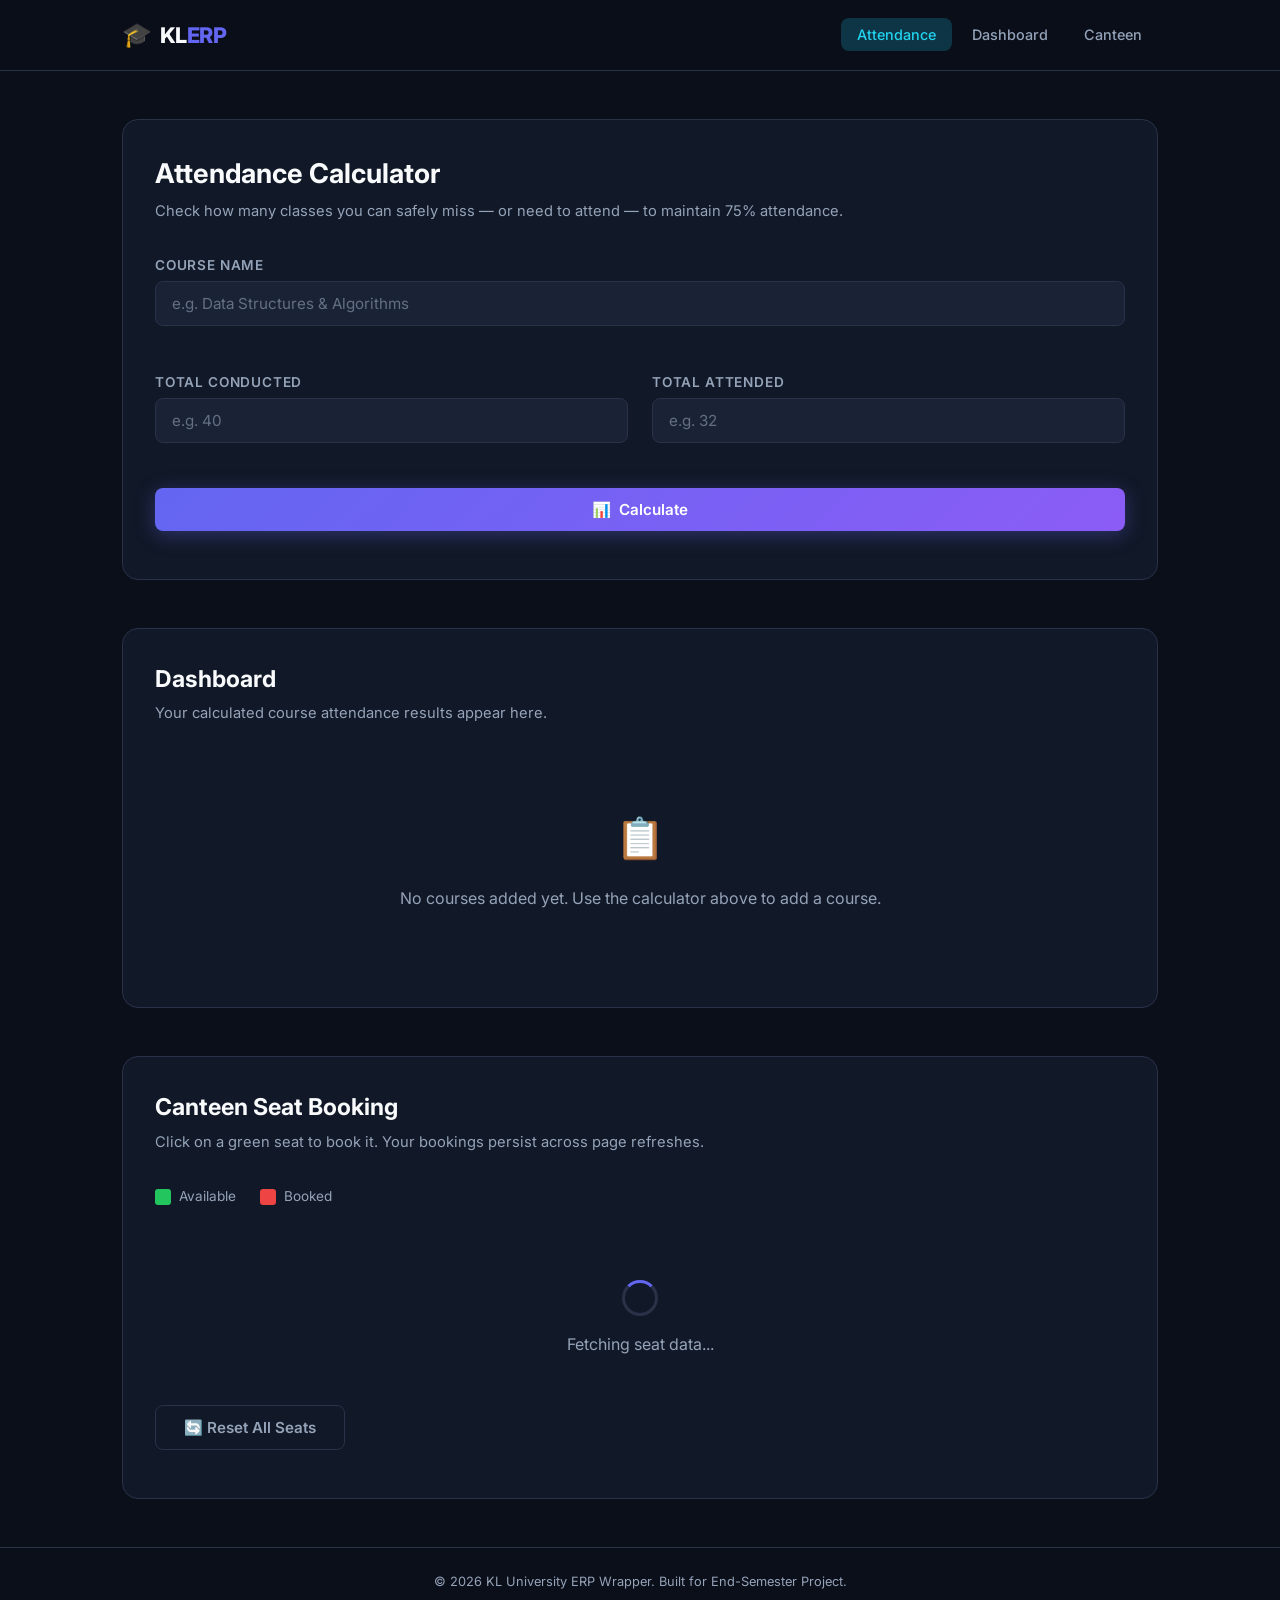
==== index.html @ 024a6de0 "Initial commit" ====
<!DOCTYPE html>
<html lang="en">
<head>
    <meta charset="UTF-8">
    <meta name="viewport" content="width=device-width, initial-scale=1.0">
    <meta name="description" content="University ERP Attendance Calculator and Canteen Seat Booking System">
    <title>KL University — Attendance & Canteen</title>
    <link rel="stylesheet" href="style.css">
    <link rel="preconnect" href="https://fonts.googleapis.com">
    <link rel="preconnect" href="https://fonts.gstatic.com" crossorigin>
    <link href="https://fonts.googleapis.com/css2?family=Inter:wght@400;500;600;700;800&display=swap" rel="stylesheet">
</head>
<body>

    <!-- ========== HEADER / NAVIGATION ========== -->
    <header id="site-header">
        <nav id="main-nav">
            <div class="nav-brand">
                <span class="brand-icon">🎓</span>
                <span class="brand-text">KL<span class="brand-accent">ERP</span></span>
            </div>
            <ul class="nav-links">
                <li><a href="#attendance-section" class="nav-link active" data-section="attendance-section">Attendance</a></li>
                <li><a href="#dashboard-section" class="nav-link" data-section="dashboard-section">Dashboard</a></li>
                <li><a href="#canteen-section" class="nav-link" data-section="canteen-section">Canteen</a></li>
            </ul>
        </nav>
    </header>

    <!-- ========== MAIN CONTENT ========== -->
    <main id="main-content">

        <!-- ===== ATTENDANCE CALCULATOR SECTION ===== -->
        <section id="attendance-section" class="content-section">
            <div class="section-header">
                <h1>Attendance Calculator</h1>
                <p class="section-subtitle">Check how many classes you can safely miss — or need to attend — to maintain 75% attendance.</p>
            </div>

            <form id="attendance-form" class="attendance-form" novalidate>
                <div class="form-group">
                    <label for="course-name">Course Name</label>
                    <input
                        type="text"
                        id="course-name"
                        name="courseName"
                        placeholder="e.g. Data Structures & Algorithms"
                        required
                        minlength="2"
                        maxlength="100"
                    >
                    <span class="form-error" id="course-name-error"></span>
                </div>

                <div class="form-row">
                    <div class="form-group">
                        <label for="total-conducted">Total Conducted</label>
                        <input
                            type="number"
                            id="total-conducted"
                            name="totalConducted"
                            placeholder="e.g. 40"
                            required
                            min="1"
                            max="500"
                        >
                        <span class="form-error" id="conducted-error"></span>
                    </div>

                    <div class="form-group">
                        <label for="total-attended">Total Attended</label>
                        <input
                            type="number"
                            id="total-attended"
                            name="totalAttended"
                            placeholder="e.g. 32"
                            required
                            min="0"
                            max="500"
                        >
                        <span class="form-error" id="attended-error"></span>
                    </div>
                </div>

                <button type="submit" id="calculate-btn" class="btn btn-primary">
                    <span class="btn-icon">📊</span>
                    Calculate
                </button>
            </form>
        </section>

        <!-- ===== DASHBOARD SECTION ===== -->
        <section id="dashboard-section" class="content-section">
            <div class="section-header">
                <h2>Dashboard</h2>
                <p class="section-subtitle">Your calculated course attendance results appear here.</p>
            </div>

            <div id="dashboard-container" class="dashboard-grid">
                <!-- Course cards are dynamically injected here by app.js -->
                <div class="empty-state" id="dashboard-empty">
                    <span class="empty-icon">📋</span>
                    <p>No courses added yet. Use the calculator above to add a course.</p>
                </div>
            </div>

            <button type="button" id="clear-dashboard-btn" class="btn btn-outline" style="display:none;">
                🗑️ Clear All
            </button>
        </section>

        <!-- ===== CANTEEN SECTION ===== -->
        <section id="canteen-section" class="content-section">
            <div class="section-header">
                <h2>Canteen Seat Booking</h2>
                <p class="section-subtitle">Click on a green seat to book it. Your bookings persist across page refreshes.</p>
            </div>

            <div class="canteen-legend">
                <div class="legend-item">
                    <span class="legend-swatch available"></span> Available
                </div>
                <div class="legend-item">
                    <span class="legend-swatch booked"></span> Booked
                </div>
            </div>

            <div id="canteen-loading" class="loading-state">
                <div class="spinner"></div>
                <p>Fetching seat data...</p>
            </div>

            <div id="seat-grid" class="seat-grid">
                <!-- 50 seat divs are dynamically rendered by app.js -->
            </div>

            <button type="button" id="reset-seats-btn" class="btn btn-outline">
                🔄 Reset All Seats
            </button>
        </section>

    </main>

    <!-- ========== FOOTER ========== -->
    <footer id="site-footer">
        <p>&copy; 2026 KL University ERP Wrapper. Built for End-Semester Project.</p>
    </footer>

    <script type="module" src="app.js"></script>
</body>
</html>
---- style.css ----
/* ============================================================
   CSS Custom Properties — Color Theme & Design Tokens
   ============================================================ */
:root {
    /* Primary palette */
    --clr-bg:            #0b0f1a;
    --clr-surface:       #111827;
    --clr-surface-alt:   #1a2236;
    --clr-border:        #293249;

    /* Accent */
    --clr-primary:       #6366f1;
    --clr-primary-glow:  rgba(99, 102, 241, 0.35);
    --clr-primary-hover: #818cf8;
    --clr-accent:        #22d3ee;
    --clr-accent-glow:   rgba(34, 211, 238, 0.20);

    /* Status */
    --clr-success:       #34d399;
    --clr-warning:       #fbbf24;
    --clr-danger:        #f87171;

    /* Text */
    --clr-text:          #e2e8f0;
    --clr-text-muted:    #94a3b8;
    --clr-text-heading:  #f8fafc;

    /* Seats */
    --clr-seat-available: #22c55e;
    --clr-seat-booked:    #ef4444;

    /* Typography */
    --ff-body: 'Inter', system-ui, -apple-system, sans-serif;

    /* Spacing */
    --space-xs:  0.25rem;
    --space-sm:  0.5rem;
    --space-md:  1rem;
    --space-lg:  1.5rem;
    --space-xl:  2rem;
    --space-2xl: 3rem;

    /* Borders */
    --radius-sm: 0.5rem;
    --radius-md: 0.75rem;
    --radius-lg: 1rem;
    --radius-full: 50%;

    /* Transitions */
    --transition-fast: 150ms ease;
    --transition-med:  250ms ease;
    --transition-slow: 400ms ease;
}

/* ============================================================
   Reset & Base
   ============================================================ */
*, *::before, *::after {
    margin: 0;
    padding: 0;
    box-sizing: border-box;
}

html {
    scroll-behavior: smooth;
    font-size: 16px;
}

body {
    font-family: var(--ff-body);
    background-color: var(--clr-bg);
    color: var(--clr-text);
    line-height: 1.6;
    min-height: 100vh;
    display: flex;
    flex-direction: column;
    -webkit-font-smoothing: antialiased;
}

/* ============================================================
   HEADER / NAVIGATION (Flexbox)
   ============================================================ */
#site-header {
    position: sticky;
    top: 0;
    z-index: 100;
    background: rgba(11, 15, 26, 0.85);
    backdrop-filter: blur(16px);
    -webkit-backdrop-filter: blur(16px);
    border-bottom: 1px solid var(--clr-border);
}

#main-nav {
    max-width: 1100px;
    margin: 0 auto;
    padding: var(--space-md) var(--space-xl);
    display: flex;
    align-items: center;
    justify-content: space-between;
    flex-wrap: wrap;
    gap: var(--space-md);
}

/* Brand */
.nav-brand {
    display: flex;
    align-items: center;
    gap: var(--space-sm);
    font-size: 1.35rem;
    font-weight: 800;
    letter-spacing: -0.02em;
    color: var(--clr-text-heading);
}

.brand-icon { font-size: 1.5rem; }

.brand-accent {
    color: var(--clr-primary);
}

/* Nav links */
.nav-links {
    list-style: none;
    display: flex;
    align-items: center;
    gap: var(--space-xs);
}

.nav-link {
    text-decoration: none;
    color: var(--clr-text-muted);
    font-weight: 500;
    font-size: 0.9rem;
    padding: var(--space-sm) var(--space-md);
    border-radius: var(--radius-sm);
    transition: color var(--transition-fast), background var(--transition-fast);
}

.nav-link:hover,
.nav-link.active {
    color: var(--clr-accent);
    background: var(--clr-accent-glow);
}

/* ============================================================
   MAIN CONTENT — Grid Layout
   ============================================================ */
#main-content {
    flex: 1;
    max-width: 1100px;
    width: 100%;
    margin: 0 auto;
    padding: var(--space-2xl) var(--space-xl);
    display: grid;
    gap: var(--space-2xl);
}

/* ============================================================
   SECTIONS — Common
   ============================================================ */
.content-section {
    background: var(--clr-surface);
    border: 1px solid var(--clr-border);
    border-radius: var(--radius-lg);
    padding: var(--space-xl) var(--space-xl) var(--space-2xl);
}

.section-header {
    margin-bottom: var(--space-xl);
}

.section-header h1,
.section-header h2 {
    color: var(--clr-text-heading);
    font-weight: 700;
    margin-bottom: var(--space-xs);
}

.section-header h1 { font-size: 1.7rem; }
.section-header h2 { font-size: 1.45rem; }

.section-subtitle {
    color: var(--clr-text-muted);
    font-size: 0.92rem;
}

/* ============================================================
   FORM — Attendance Calculator (Flexbox)
   ============================================================ */
.attendance-form {
    display: flex;
    flex-direction: column;
    gap: var(--space-lg);
}

.form-row {
    display: flex;
    gap: var(--space-lg);
}

.form-row .form-group {
    flex: 1;
}

.form-group {
    display: flex;
    flex-direction: column;
    gap: var(--space-xs);
}

.form-group label {
    font-size: 0.85rem;
    font-weight: 600;
    color: var(--clr-text-muted);
    text-transform: uppercase;
    letter-spacing: 0.06em;
}

.form-group input {
    padding: 0.75rem 1rem;
    font-family: var(--ff-body);
    font-size: 0.95rem;
    color: var(--clr-text);
    background: var(--clr-surface-alt);
    border: 1px solid var(--clr-border);
    border-radius: var(--radius-sm);
    outline: none;
    transition: border-color var(--transition-fast), box-shadow var(--transition-fast);
}

.form-group input::placeholder {
    color: var(--clr-text-muted);
    opacity: 0.6;
}

.form-group input:focus {
    border-color: var(--clr-primary);
    box-shadow: 0 0 0 3px var(--clr-primary-glow);
}

.form-group input.input-error {
    border-color: var(--clr-danger);
    box-shadow: 0 0 0 3px rgba(248, 113, 113, 0.25);
}

.form-error {
    font-size: 0.78rem;
    color: var(--clr-danger);
    min-height: 1.1rem;
}

/* ============================================================
   BUTTONS
   ============================================================ */
.btn {
    display: inline-flex;
    align-items: center;
    justify-content: center;
    gap: var(--space-sm);
    font-family: var(--ff-body);
    font-size: 0.95rem;
    font-weight: 600;
    padding: 0.75rem 1.75rem;
    border: none;
    border-radius: var(--radius-sm);
    cursor: pointer;
    transition: background var(--transition-med), transform var(--transition-fast), box-shadow var(--transition-med);
}

.btn:active {
    transform: scale(0.97);
}

/* Primary */
.btn-primary {
    color: #fff;
    background: linear-gradient(135deg, var(--clr-primary), #8b5cf6);
    box-shadow: 0 4px 20px var(--clr-primary-glow);
}

.btn-primary:hover {
    background: linear-gradient(135deg, var(--clr-primary-hover), #a78bfa);
    box-shadow: 0 6px 28px var(--clr-primary-glow);
    transform: translateY(-1px);
}

/* Outline */
.btn-outline {
    color: var(--clr-text-muted);
    background: transparent;
    border: 1px solid var(--clr-border);
}

.btn-outline:hover {
    color: var(--clr-text);
    border-color: var(--clr-text-muted);
    background: var(--clr-surface-alt);
}

/* ============================================================
   DASHBOARD — Card Grid
   ============================================================ */
.dashboard-grid {
    display: grid;
    grid-template-columns: repeat(auto-fill, minmax(300px, 1fr));
    gap: var(--space-lg);
}

/* Empty state */
.empty-state {
    grid-column: 1 / -1;
    text-align: center;
    padding: var(--space-2xl) var(--space-lg);
    color: var(--clr-text-muted);
}

.empty-icon {
    font-size: 2.5rem;
    display: block;
    margin-bottom: var(--space-md);
}

/* Course card */
.course-card {
    background: var(--clr-surface-alt);
    border: 1px solid var(--clr-border);
    border-radius: var(--radius-md);
    padding: var(--space-lg);
    display: flex;
    flex-direction: column;
    gap: var(--space-md);
    transition: transform var(--transition-med), box-shadow var(--transition-med);
    position: relative;
    overflow: hidden;
}

.course-card::before {
    content: '';
    position: absolute;
    top: 0;
    left: 0;
    right: 0;
    height: 3px;
    border-radius: var(--radius-md) var(--radius-md) 0 0;
}

.course-card.status-safe::before   { background: var(--clr-success); }
.course-card.status-warning::before { background: var(--clr-warning); }
.course-card.status-danger::before  { background: var(--clr-danger); }

.course-card:hover {
    transform: translateY(-3px);
    box-shadow: 0 8px 30px rgba(0,0,0,0.3);
}

.card-title {
    font-size: 1.05rem;
    font-weight: 700;
    color: var(--clr-text-heading);
}

.card-percentage {
    font-size: 2.2rem;
    font-weight: 800;
    letter-spacing: -0.03em;
}

.card-percentage.safe    { color: var(--clr-success); }
.card-percentage.warning { color: var(--clr-warning); }
.card-percentage.danger  { color: var(--clr-danger); }

.card-stats {
    display: flex;
    gap: var(--space-lg);
    font-size: 0.82rem;
    color: var(--clr-text-muted);
}

.card-stats strong {
    color: var(--clr-text);
}

.card-verdict {
    font-size: 0.88rem;
    font-weight: 600;
    padding: var(--space-sm) var(--space-md);
    border-radius: var(--radius-sm);
}

.verdict-safe {
    background: rgba(34, 197, 94, 0.12);
    color: var(--clr-success);
}

.verdict-warning {
    background: rgba(251, 191, 36, 0.12);
    color: var(--clr-warning);
}

.verdict-danger {
    background: rgba(248, 113, 113, 0.12);
    color: var(--clr-danger);
}

/* ============================================================
   CANTEEN — Seat Grid (CSS Grid: 10 columns)
   ============================================================ */
.canteen-legend {
    display: flex;
    gap: var(--space-lg);
    margin-bottom: var(--space-lg);
}

.legend-item {
    display: flex;
    align-items: center;
    gap: var(--space-sm);
    font-size: 0.85rem;
    color: var(--clr-text-muted);
}

.legend-swatch {
    width: 16px;
    height: 16px;
    border-radius: 3px;
}

.legend-swatch.available { background: var(--clr-seat-available); }
.legend-swatch.booked    { background: var(--clr-seat-booked); }

/* Loading */
.loading-state {
    display: flex;
    flex-direction: column;
    align-items: center;
    gap: var(--space-md);
    padding: var(--space-2xl);
    color: var(--clr-text-muted);
}

.loading-state.hidden { display: none; }

.spinner {
    width: 36px;
    height: 36px;
    border: 3px solid var(--clr-border);
    border-top-color: var(--clr-primary);
    border-radius: var(--radius-full);
    animation: spin 0.8s linear infinite;
}

@keyframes spin {
    to { transform: rotate(360deg); }
}

/* Seat grid */
.seat-grid {
    display: grid;
    grid-template-columns: repeat(10, 1fr);
    gap: var(--space-sm);
    margin-bottom: var(--space-lg);
}

.seat-grid.hidden { display: none; }

.seat {
    aspect-ratio: 1;
    border-radius: var(--radius-sm);
    display: flex;
    align-items: center;
    justify-content: center;
    font-size: 0.72rem;
    font-weight: 700;
    color: #fff;
    cursor: pointer;
    transition: transform var(--transition-fast), box-shadow var(--transition-fast), background var(--transition-med);
    user-select: none;
}

.seat.available {
    background: var(--clr-seat-available);
}

.seat.available:hover {
    transform: scale(1.12);
    box-shadow: 0 4px 16px rgba(34, 197, 94, 0.45);
}

.seat.booked {
    background: var(--clr-seat-booked);
    cursor: not-allowed;
    opacity: 0.85;
}

/* ============================================================
   FOOTER
   ============================================================ */
#site-footer {
    text-align: center;
    padding: var(--space-lg) var(--space-xl);
    color: var(--clr-text-muted);
    font-size: 0.8rem;
    border-top: 1px solid var(--clr-border);
}

/* ============================================================
   RESPONSIVE
   ============================================================ */
@media (max-width: 768px) {
    #main-nav {
        justify-content: center;
    }

    .form-row {
        flex-direction: column;
    }

    .seat-grid {
        grid-template-columns: repeat(5, 1fr);
    }

    .dashboard-grid {
        grid-template-columns: 1fr;
    }
}
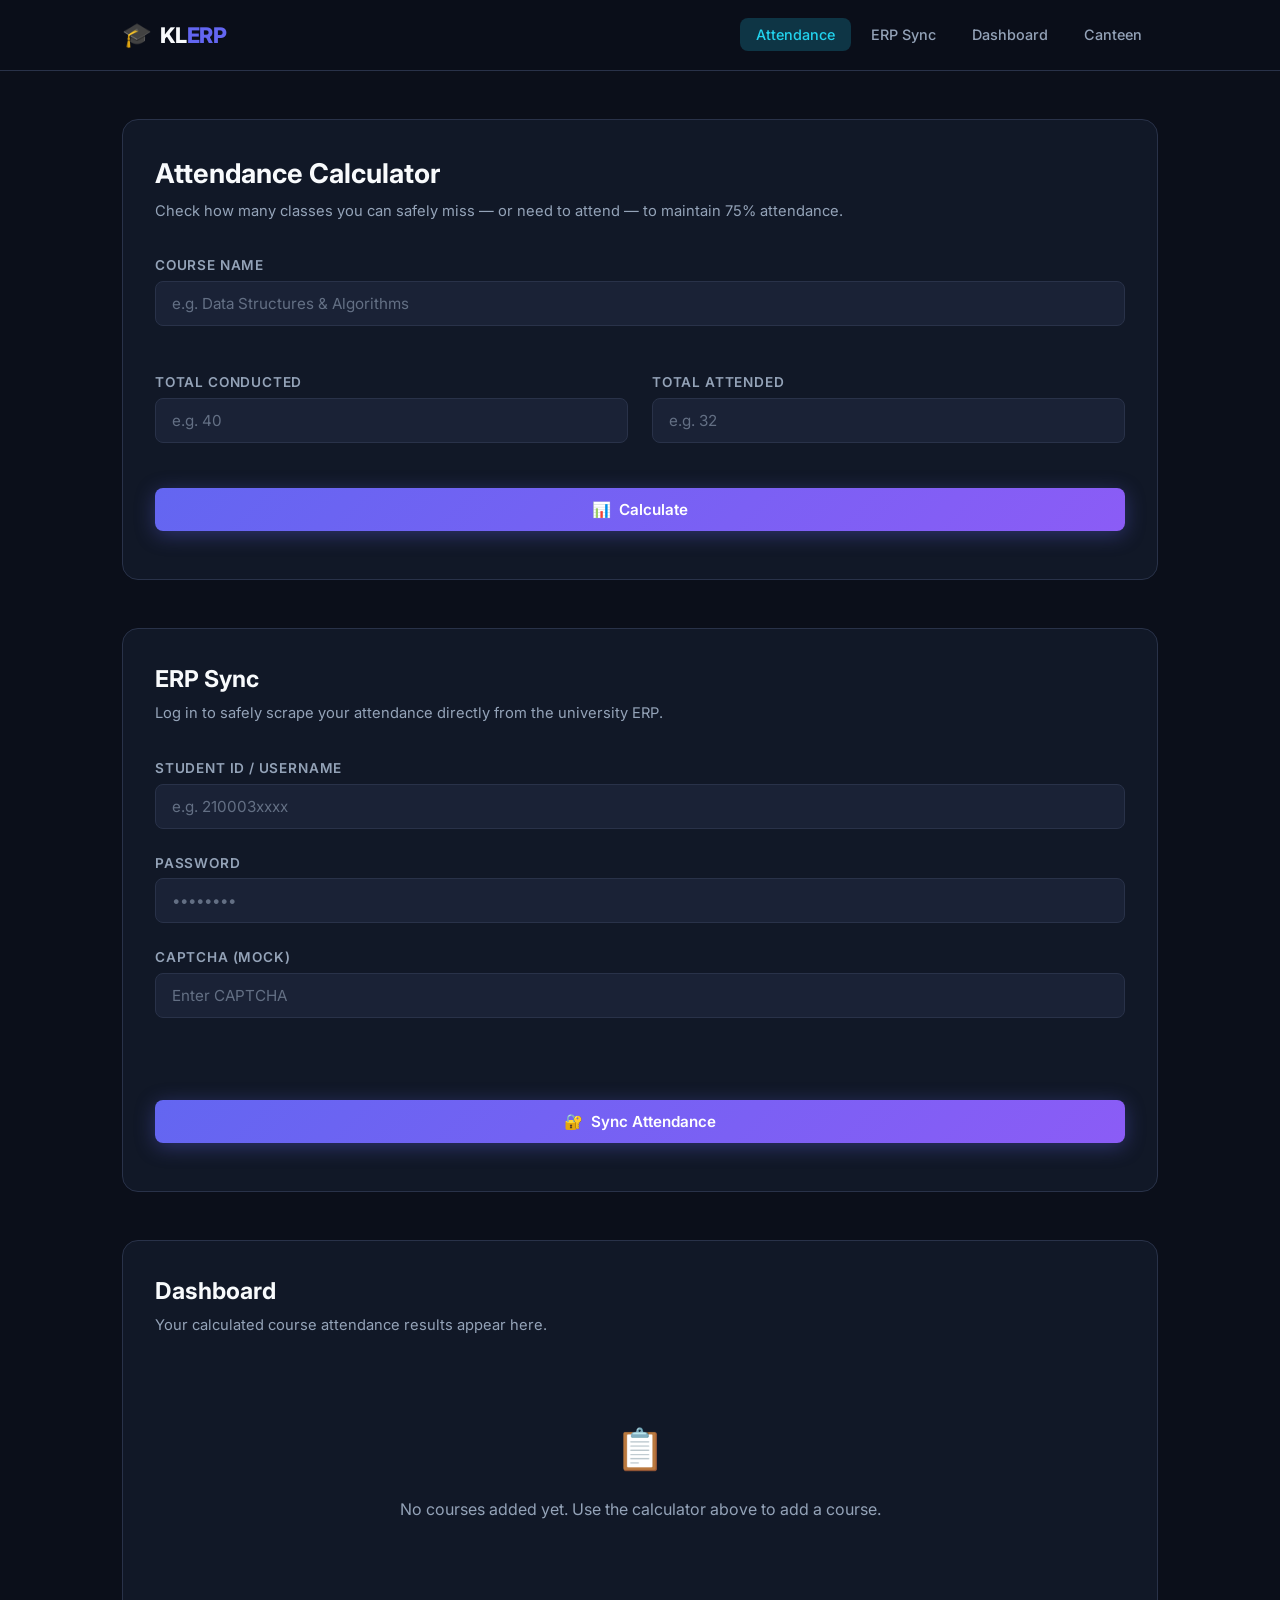
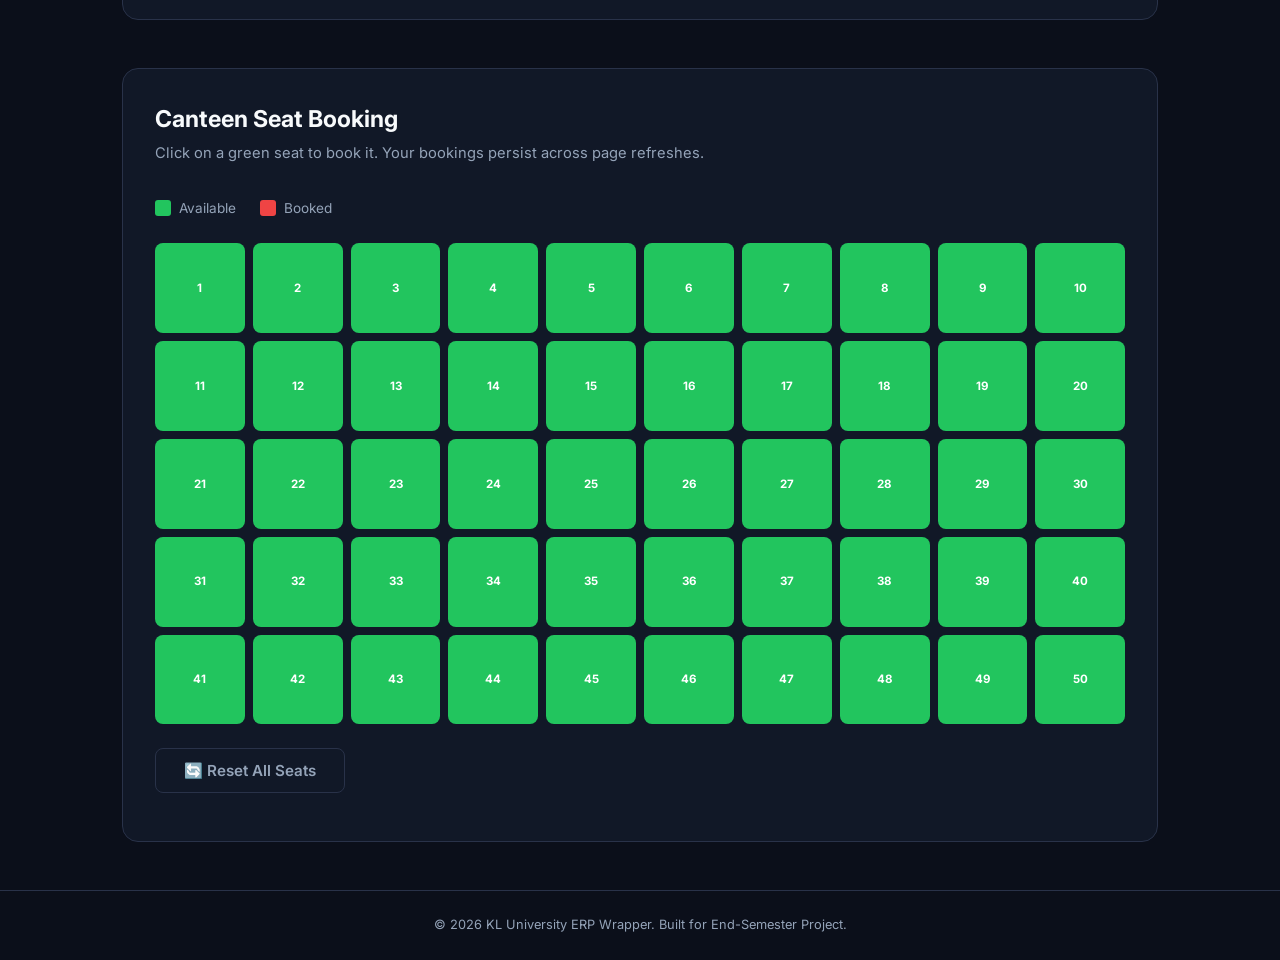
==== commit 822053f4: "Add Python backend proxy and frontend integration" ====
--- a/index.html
+++ b/index.html
@@ -21,6 +21,7 @@
             </div>
             <ul class="nav-links">
                 <li><a href="#attendance-section" class="nav-link active" data-section="attendance-section">Attendance</a></li>
+                <li><a href="#erp-login-section" class="nav-link" data-section="erp-login-section">ERP Sync</a></li>
                 <li><a href="#dashboard-section" class="nav-link" data-section="dashboard-section">Dashboard</a></li>
                 <li><a href="#canteen-section" class="nav-link" data-section="canteen-section">Canteen</a></li>
             </ul>
@@ -89,6 +90,38 @@
             </form>
         </section>
 
+        <!-- ===== ERP LOGIN SECTION ===== -->
+        <section id="erp-login-section" class="content-section">
+            <div class="section-header">
+                <h2>ERP Sync</h2>
+                <p class="section-subtitle">Log in to safely scrape your attendance directly from the university ERP.</p>
+            </div>
+
+            <form id="erp-login-form" class="attendance-form" novalidate>
+                <div class="form-group">
+                    <label for="erp-username">Student ID / Username</label>
+                    <input type="text" id="erp-username" required placeholder="e.g. 210003xxxx">
+                </div>
+                <div class="form-group">
+                    <label for="erp-password">Password</label>
+                    <input type="password" id="erp-password" required placeholder="••••••••">
+                </div>
+                <div class="form-group">
+                    <label for="erp-captcha">CAPTCHA (Mock)</label>
+                    <input type="text" id="erp-captcha" placeholder="Enter CAPTCHA">
+                </div>
+                <div id="erp-login-error" class="form-error" style="display:block; margin-bottom: 1rem;"></div>
+                <button type="submit" id="erp-login-btn" class="btn btn-primary">
+                    <span class="btn-icon">🔐</span> Sync Attendance
+                </button>
+            </form>
+            
+            <div id="erp-loading-state" class="loading-state" style="display:none; margin-top:2rem;">
+                <div class="spinner"></div>
+                <p>Authenticating and scraping data...</p>
+            </div>
+        </section>
+
         <!-- ===== DASHBOARD SECTION ===== -->
         <section id="dashboard-section" class="content-section">
             <div class="section-header">
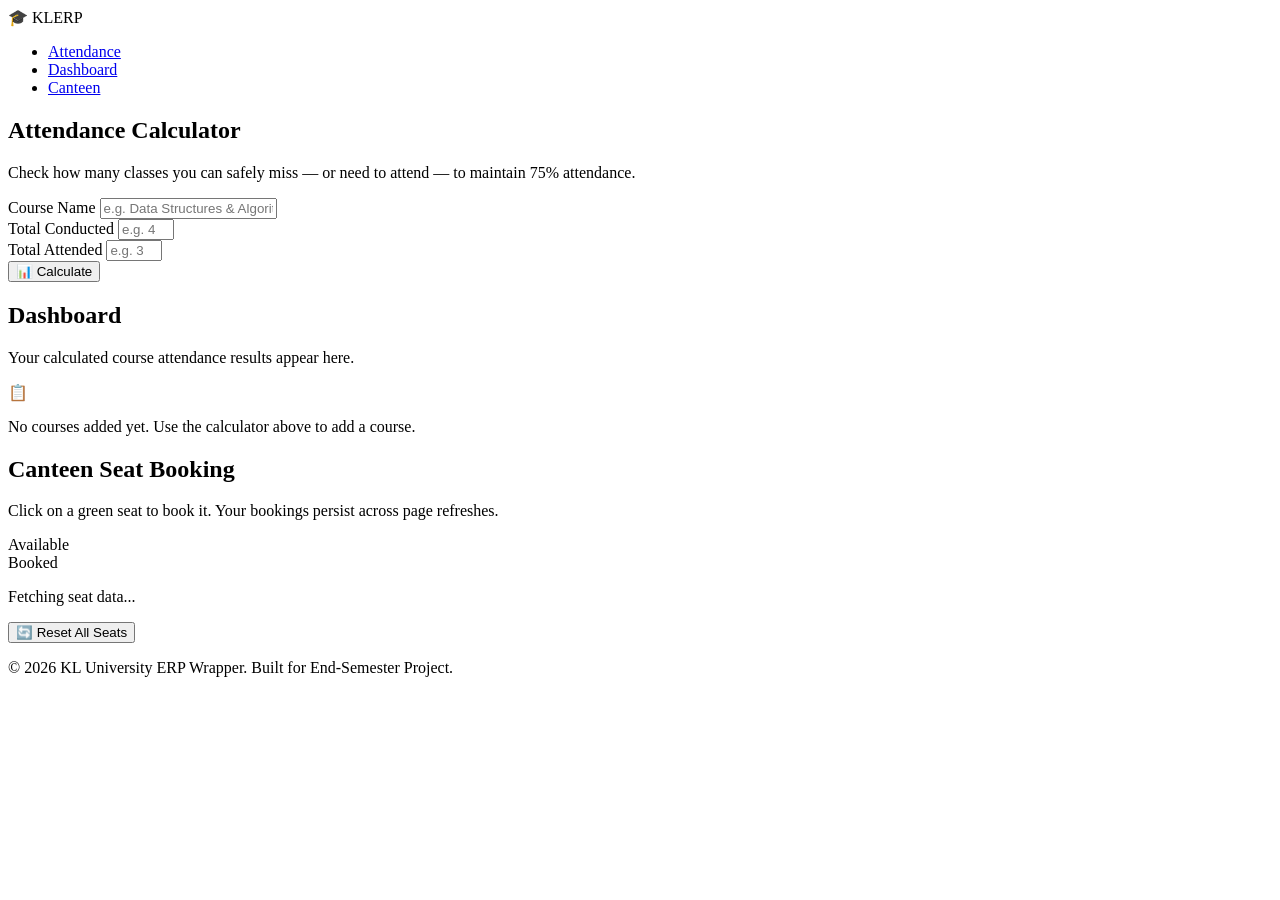
==== commit aab24757: "Final commit with recent deletions and updates" ====
--- a/index.html
+++ b/index.html
@@ -21,7 +21,6 @@
             </div>
             <ul class="nav-links">
                 <li><a href="#attendance-section" class="nav-link active" data-section="attendance-section">Attendance</a></li>
-                <li><a href="#erp-login-section" class="nav-link" data-section="erp-login-section">ERP Sync</a></li>
                 <li><a href="#dashboard-section" class="nav-link" data-section="dashboard-section">Dashboard</a></li>
                 <li><a href="#canteen-section" class="nav-link" data-section="canteen-section">Canteen</a></li>
             </ul>
@@ -90,38 +89,6 @@
             </form>
         </section>
 
-        <!-- ===== ERP LOGIN SECTION ===== -->
-        <section id="erp-login-section" class="content-section">
-            <div class="section-header">
-                <h2>ERP Sync</h2>
-                <p class="section-subtitle">Log in to safely scrape your attendance directly from the university ERP.</p>
-            </div>
-
-            <form id="erp-login-form" class="attendance-form" novalidate>
-                <div class="form-group">
-                    <label for="erp-username">Student ID / Username</label>
-                    <input type="text" id="erp-username" required placeholder="e.g. 210003xxxx">
-                </div>
-                <div class="form-group">
-                    <label for="erp-password">Password</label>
-                    <input type="password" id="erp-password" required placeholder="••••••••">
-                </div>
-                <div class="form-group">
-                    <label for="erp-captcha">CAPTCHA (Mock)</label>
-                    <input type="text" id="erp-captcha" placeholder="Enter CAPTCHA">
-                </div>
-                <div id="erp-login-error" class="form-error" style="display:block; margin-bottom: 1rem;"></div>
-                <button type="submit" id="erp-login-btn" class="btn btn-primary">
-                    <span class="btn-icon">🔐</span> Sync Attendance
-                </button>
-            </form>
-            
-            <div id="erp-loading-state" class="loading-state" style="display:none; margin-top:2rem;">
-                <div class="spinner"></div>
-                <p>Authenticating and scraping data...</p>
-            </div>
-        </section>
-
         <!-- ===== DASHBOARD SECTION ===== -->
         <section id="dashboard-section" class="content-section">
             <div class="section-header">
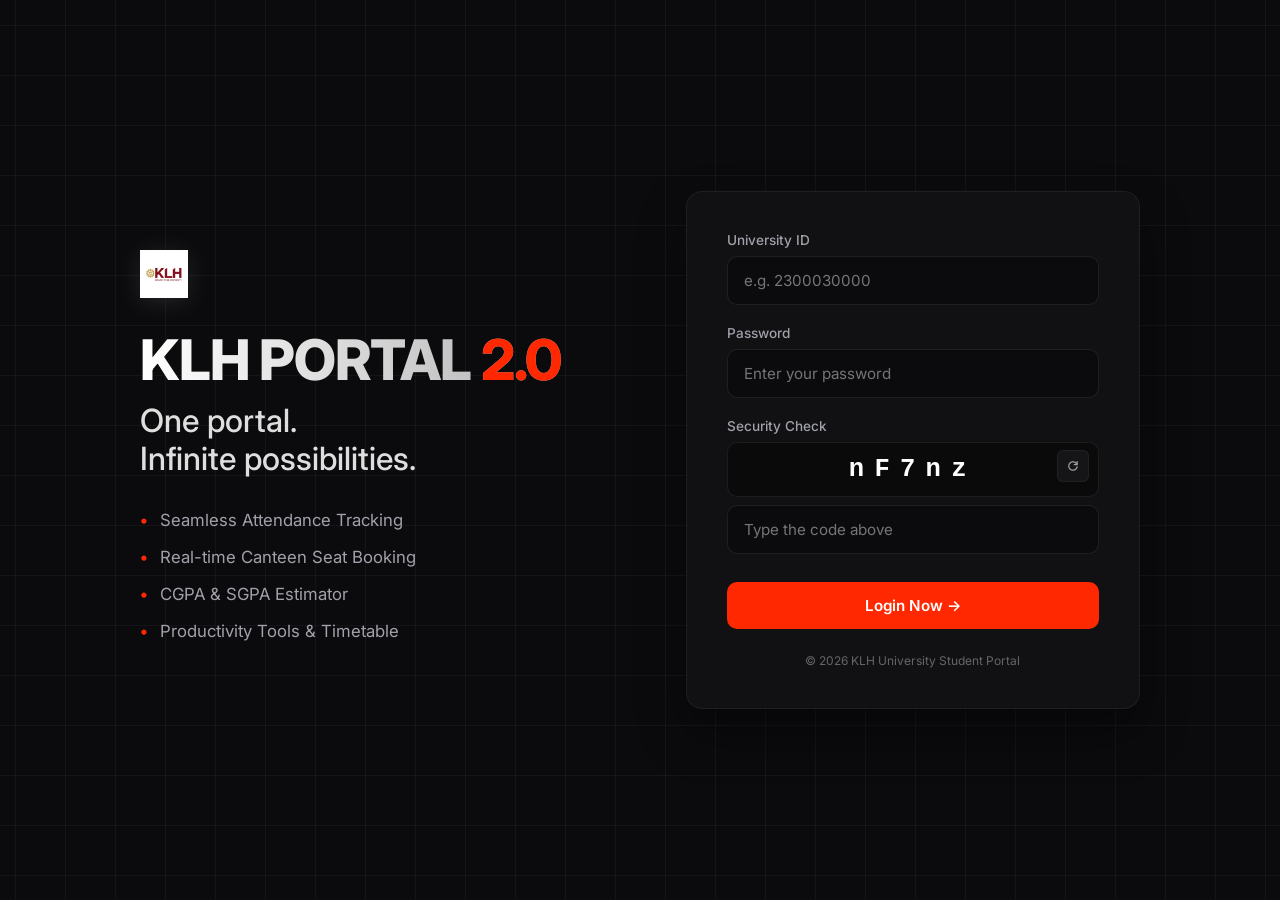
==== commit 309bf6ac: "feat: implement aesthetic login page and separate cinema-style canteen booking page" ====
--- a/index.html
+++ b/index.html
@@ -3,149 +3,328 @@
 <head>
     <meta charset="UTF-8">
     <meta name="viewport" content="width=device-width, initial-scale=1.0">
-    <meta name="description" content="University ERP Attendance Calculator and Canteen Seat Booking System">
-    <title>KL University — Attendance & Canteen</title>
+    <meta name="description" content="KLH University Student Dashboard — Attendance Calculator, Canteen Booking, To-Do List & AI Chatbot">
+    <title>KLH University — Student Dashboard</title>
     <link rel="stylesheet" href="style.css">
     <link rel="preconnect" href="https://fonts.googleapis.com">
     <link rel="preconnect" href="https://fonts.gstatic.com" crossorigin>
     <link href="https://fonts.googleapis.com/css2?family=Inter:wght@400;500;600;700;800&display=swap" rel="stylesheet">
+    <link rel="stylesheet" href="https://fonts.googleapis.com/css2?family=Material+Symbols+Outlined:opsz,wght,FILL,GRAD@20..48,100..700,0..1,-50..200" />
 </head>
 <body>
 
-    <!-- ========== HEADER / NAVIGATION ========== -->
-    <header id="site-header">
-        <nav id="main-nav">
-            <div class="nav-brand">
-                <span class="brand-icon">🎓</span>
-                <span class="brand-text">KL<span class="brand-accent">ERP</span></span>
+    <div class="dashboard-container">
+
+        <!-- ========== SIDEBAR ========== -->
+        <aside class="sidebar">
+            <div class="brand">
+                <img src="kl_logo.png" alt="KLH University Logo" class="logo-img" onerror="this.style.display='none'; this.nextElementSibling.style.display='flex';">
+                <div class="logo-fallback" style="display:none;">🎓</div>
             </div>
-            <ul class="nav-links">
-                <li><a href="#attendance-section" class="nav-link active" data-section="attendance-section">Attendance</a></li>
-                <li><a href="#dashboard-section" class="nav-link" data-section="dashboard-section">Dashboard</a></li>
-                <li><a href="#canteen-section" class="nav-link" data-section="canteen-section">Canteen</a></li>
-            </ul>
-        </nav>
-    </header>
-
-    <!-- ========== MAIN CONTENT ========== -->
-    <main id="main-content">
-
-        <!-- ===== ATTENDANCE CALCULATOR SECTION ===== -->
-        <section id="attendance-section" class="content-section">
-            <div class="section-header">
-                <h1>Attendance Calculator</h1>
-                <p class="section-subtitle">Check how many classes you can safely miss — or need to attend — to maintain 75% attendance.</p>
+            <nav class="nav-menu">
+                <a href="#" class="nav-item active" data-target="all" title="Home">
+                    <span class="material-symbols-outlined">home</span>
+                    <span class="nav-label">Home</span>
+                </a>
+                <a href="#attendance" class="nav-item" data-target="attendance" title="Attendance">
+                    <span class="material-symbols-outlined">menu_book</span>
+                    <span class="nav-label">Attendance</span>
+                </a>
+                <a href="canteen.html" class="nav-item" title="Canteen">
+                    <span class="material-symbols-outlined">coffee</span>
+                    <span class="nav-label">Canteen</span>
+                </a>
+                <a href="#todo" class="nav-item" data-target="todo" title="To-Do">
+                    <span class="material-symbols-outlined">checklist</span>
+                    <span class="nav-label">To-Do</span>
+                </a>
+                <a href="#timetable" class="nav-item" data-target="timetable" title="Timetable">
+                    <span class="material-symbols-outlined">calendar_today</span>
+                    <span class="nav-label">Schedule</span>
+                </a>
+                <div class="divider"></div>
+                <a href="#" class="nav-item badge-item" title="Notifications">
+                    <span class="material-symbols-outlined">notifications</span>
+                    <span class="badge"></span>
+                    <span class="nav-label">Alerts</span>
+                </a>
+            </nav>
+            <div class="nav-bottom">
+                <a href="#" class="nav-item" id="logout-btn" title="Logout">
+                    <span class="material-symbols-outlined">logout</span>
+                    <span class="nav-label">Logout</span>
+                </a>
+                <a href="#" class="nav-item" title="Settings">
+                    <span class="material-symbols-outlined">settings</span>
+                    <span class="nav-label">Settings</span>
+                </a>
             </div>
-
-            <form id="attendance-form" class="attendance-form" novalidate>
-                <div class="form-group">
-                    <label for="course-name">Course Name</label>
-                    <input
-                        type="text"
-                        id="course-name"
-                        name="courseName"
-                        placeholder="e.g. Data Structures & Algorithms"
-                        required
-                        minlength="2"
-                        maxlength="100"
-                    >
-                    <span class="form-error" id="course-name-error"></span>
-                </div>
-
-                <div class="form-row">
-                    <div class="form-group">
-                        <label for="total-conducted">Total Conducted</label>
-                        <input
-                            type="number"
-                            id="total-conducted"
-                            name="totalConducted"
-                            placeholder="e.g. 40"
-                            required
-                            min="1"
-                            max="500"
-                        >
-                        <span class="form-error" id="conducted-error"></span>
-                    </div>
-
-                    <div class="form-group">
-                        <label for="total-attended">Total Attended</label>
-                        <input
-                            type="number"
-                            id="total-attended"
-                            name="totalAttended"
-                            placeholder="e.g. 32"
-                            required
-                            min="0"
-                            max="500"
-                        >
-                        <span class="form-error" id="attended-error"></span>
-                    </div>
-                </div>
-
-                <button type="submit" id="calculate-btn" class="btn btn-primary">
-                    <span class="btn-icon">📊</span>
-                    Calculate
-                </button>
-            </form>
-        </section>
-
-        <!-- ===== DASHBOARD SECTION ===== -->
-        <section id="dashboard-section" class="content-section">
-            <div class="section-header">
-                <h2>Dashboard</h2>
-                <p class="section-subtitle">Your calculated course attendance results appear here.</p>
+        </aside>
+
+        <!-- ========== MAIN CONTENT ========== -->
+        <main class="main-content">
+
+            <!-- Top Navbar (Glassmorphism) -->
+            <header class="top-header glass-bar">
+                <div class="header-left">
+                    <div class="title-area">
+                        <img src="kl_logo.png" alt="KLH" class="header-logo" onerror="this.style.display='none'; this.nextElementSibling.style.display='block';">
+                        <div class="header-text-fallback" style="display:none;">
+                            <h1>KLH <span class="accent">UNIVERSITY</span></h1>
+                        </div>
+                        <h2>Student Dashboard</h2>
+                    </div>
+                </div>
+
+                <div class="header-center">
+                    <div class="search-bar">
+                        <span class="material-symbols-outlined search-icon">search</span>
+                        <input type="text" id="dashboard-search" placeholder="Search modules...">
+                    </div>
+                </div>
+
+                <div class="header-right">
+                    <div id="live-clock" class="live-clock">--:-- --</div>
+                    <button class="icon-btn" id="dark-mode-toggle" title="Toggle Dark Mode">
+                        <span class="material-symbols-outlined" id="theme-icon">dark_mode</span>
+                    </button>
+                    <div class="user-profile">
+                        <div class="avatar-placeholder">
+                            <span class="material-symbols-outlined">school</span>
+                        </div>
+                        <div class="user-info">
+                            <span class="user-name" id="user-name-display">Student</span>
+                            <span class="user-role">B.Tech CSE</span>
+                        </div>
+                    </div>
+                </div>
+            </header>
+
+            <!-- Greeting -->
+            <div class="greeting-section">
+                <h2 id="greeting-text">Hey there, Scholar! 👋</h2>
             </div>
 
-            <div id="dashboard-container" class="dashboard-grid">
-                <!-- Course cards are dynamically injected here by app.js -->
-                <div class="empty-state" id="dashboard-empty">
-                    <span class="empty-icon">📋</span>
-                    <p>No courses added yet. Use the calculator above to add a course.</p>
-                </div>
-            </div>
-
-            <button type="button" id="clear-dashboard-btn" class="btn btn-outline" style="display:none;">
-                🗑️ Clear All
+            <!-- ===== WIDGETS GRID ===== -->
+            <div class="widgets-grid">
+
+                <!-- ── ATTENDANCE CALCULATOR ── -->
+                <div class="widget card calculator-card" id="attendance" data-card-name="attendance calculator">
+                    <div class="card-header">
+                        <h3>📊 Attendance Calculator</h3>
+                    </div>
+                    <form id="attendance-form" class="attendance-form" novalidate>
+                        <div class="input-group">
+                            <label for="course-select">Course</label>
+                            <select id="course-select">
+                                <option value="FWD">FWD</option>
+                                <option value="DSA">DSA</option>
+                                <option value="MATH AI">MATH AI</option>
+                                <option value="CSE">CSE</option>
+                                <option value="GLBP">GLBP</option>
+                                <option value="other">Other (Add Custom)</option>
+                            </select>
+                            <input type="text" id="custom-course" class="hidden" placeholder="Enter custom course name">
+                        </div>
+                        <div class="form-row">
+                            <div class="input-group">
+                                <label for="total-conducted">Conducted</label>
+                                <input type="number" id="total-conducted" placeholder="e.g. 40" required min="1">
+                            </div>
+                            <div class="input-group">
+                                <label for="total-attended">Attended</label>
+                                <input type="number" id="total-attended" placeholder="e.g. 32" required min="0">
+                            </div>
+                        </div>
+                        <div class="action-buttons">
+                            <button type="submit" class="btn btn-primary">Calculate</button>
+                            <button type="button" class="btn btn-outline" id="clear-btn">Clear</button>
+                        </div>
+                    </form>
+
+                    <!-- Saved course results -->
+                    <div id="course-results" class="course-results"></div>
+                </div>
+
+                <!-- ── ATTENDANCE STATUS ── -->
+                <div class="widget card results-card" id="dashboard" data-card-name="attendance status">
+                    <div class="fin-stat">
+                        <div class="stat-header">
+                            <div class="icon-box"><span class="material-symbols-outlined">info</span></div>
+                        </div>
+                        <p class="stat-label">Classes Needed for 75%</p>
+                        <h3 id="required-classes" class="big-number">--</h3>
+                    </div>
+                    <div class="divider-horizontal"></div>
+                    <div class="fin-stat">
+                        <div class="stat-header">
+                            <div class="icon-box"><span class="material-symbols-outlined">trending_up</span></div>
+                        </div>
+                        <p class="stat-label">Status</p>
+                        <h3 id="attendance-status" class="status-value">--</h3>
+                    </div>
+                </div>
+
+                <!-- ── ATTENDANCE PROGRESS RING ── -->
+                <div class="widget card growth-card" data-card-name="attendance progress">
+                    <div class="circular-progress">
+                        <svg viewBox="0 0 36 36" class="circular-chart">
+                            <path class="circle-bg"
+                                d="M18 2.0845 a 15.9155 15.9155 0 0 1 0 31.831 a 15.9155 15.9155 0 0 1 0 -31.831" />
+                            <path class="circle" id="attendance-circle" stroke-dasharray="0, 100"
+                                d="M18 2.0845 a 15.9155 15.9155 0 0 1 0 31.831 a 15.9155 15.9155 0 0 1 0 -31.831" />
+                            <text x="18" y="18" class="percentage" id="attendance-percent">0%</text>
+                            <text x="18" y="22" class="percent-label">Attendance</text>
+                        </svg>
+                    </div>
+                </div>
+
+                <!-- ── OVERALL STATUS ── -->
+                <div class="widget card overall-status-card" data-card-name="overall status">
+                    <div class="icon-box"><span class="material-symbols-outlined">emoji_events</span></div>
+                    <h3>Overall Status</h3>
+                    <p id="overall-status-msg" class="overall-msg">Add courses to see your overall standing.</p>
+                    <div class="dot-grid" id="dot-grid"></div>
+                </div>
+
+                <!-- ── TO-DO LIST ── -->
+                <div class="widget card todo-card" id="todo" data-card-name="to-do list">
+                    <div class="card-header">
+                        <h3>✅ To-Do List</h3>
+                    </div>
+                    <div class="todo-progress-row">
+                        <div class="todo-progress-bar">
+                            <div class="todo-progress-fill" id="todo-progress-fill"></div>
+                        </div>
+                        <span class="todo-progress-label" id="todo-progress-label">0%</span>
+                    </div>
+                    <div class="todo-input-row">
+                        <input type="text" id="todo-input" placeholder="Add a new task...">
+                        <button class="btn btn-primary" id="todo-add-btn">Add</button>
+                    </div>
+                    <ul id="todo-list" class="todo-list"></ul>
+                </div>
+
+
+
+                <!-- ── DYNAMIC DAILY TIMETABLE ── -->
+                <div class="widget card timetable-card" id="timetable" data-card-name="daily timetable">
+                    <div class="card-header">
+                        <h3>📅 Today's Timetable</h3>
+                        <span class="today-day" id="today-day"></span>
+                    </div>
+                    <ul class="timetable-list" id="timetable-list">
+                        <!-- Rendered by JS -->
+                    </ul>
+                </div>
+
+                <!-- ── CGPA/SGPA ESTIMATOR ── -->
+                <div class="widget card cgpa-card" id="cgpa" data-card-name="cgpa sgpa estimator">
+                    <div class="card-header">
+                        <h3>🎓 CGPA / SGPA Estimator</h3>
+                    </div>
+                    <div class="cgpa-inputs" id="cgpa-inputs">
+                        <!-- Rows rendered by JS -->
+                    </div>
+                    <div class="cgpa-actions">
+                        <button class="btn btn-outline btn-sm" id="cgpa-add-row">+ Add Subject</button>
+                        <button class="btn btn-primary btn-sm" id="cgpa-calc-btn">Calculate</button>
+                    </div>
+                    <div class="cgpa-result" id="cgpa-result">
+                        <span>SGPA: </span><strong id="sgpa-value">--</strong>
+                    </div>
+                </div>
+
+                <!-- ── EXTRACURRICULAR & PROJECT HUB ── -->
+                <div class="widget card hub-card" id="hub" data-card-name="extracurricular project hub">
+                    <div class="card-header">
+                        <h3>🚀 Extracurricular Hub</h3>
+                    </div>
+                    <div class="hub-input-row">
+                        <input type="text" id="hub-title" placeholder="Activity / Event name">
+                        <input type="date" id="hub-date">
+                        <button class="btn btn-primary btn-sm" id="hub-add-btn">Add</button>
+                    </div>
+                    <ul id="hub-list" class="hub-list">
+                        <!-- Items rendered by JS -->
+                    </ul>
+                </div>
+
+                <!-- ── POMODORO / FOCUS TIMER ── -->
+                <div class="widget card pomodoro-card" id="pomodoro" data-card-name="focus timer pomodoro">
+                    <div class="card-header">
+                        <h3>⏱️ Focus Timer</h3>
+                    </div>
+                    <div class="pomodoro-display">
+                        <div class="timer-ring">
+                            <svg viewBox="0 0 36 36" class="circular-chart timer-chart">
+                                <path class="circle-bg"
+                                    d="M18 2.0845 a 15.9155 15.9155 0 0 1 0 31.831 a 15.9155 15.9155 0 0 1 0 -31.831" />
+                                <path class="circle timer-circle" id="timer-circle" stroke-dasharray="100, 100"
+                                    d="M18 2.0845 a 15.9155 15.9155 0 0 1 0 31.831 a 15.9155 15.9155 0 0 1 0 -31.831" />
+                                <text x="18" y="19.5" class="percentage timer-text" id="timer-text">25:00</text>
+                            </svg>
+                        </div>
+                    </div>
+                    <div class="pomodoro-actions">
+                        <button class="btn btn-primary btn-sm" id="pomo-start">Start</button>
+                        <button class="btn btn-outline btn-sm" id="pomo-pause">Pause</button>
+                        <button class="btn btn-outline btn-sm" id="pomo-reset">Reset</button>
+                    </div>
+                    <div class="pomo-presets">
+                        <button class="pomo-preset-btn active" data-mins="25">25 min</button>
+                        <button class="pomo-preset-btn" data-mins="15">15 min</button>
+                        <button class="pomo-preset-btn" data-mins="5">5 min</button>
+                    </div>
+                </div>
+
+                <!-- ── REVIEW CARD ── -->
+                <div class="widget card review-card" data-card-name="review rating">
+                    <p class="subtitle">Feedback</p>
+                    <h3>How's your semester going?</h3>
+                    <div class="rating-faces">
+                        <button class="face-btn"><span class="material-symbols-outlined">sentiment_very_dissatisfied</span></button>
+                        <button class="face-btn"><span class="material-symbols-outlined">sentiment_dissatisfied</span></button>
+                        <button class="face-btn"><span class="material-symbols-outlined">sentiment_neutral</span></button>
+                        <button class="face-btn"><span class="material-symbols-outlined">sentiment_satisfied</span></button>
+                        <button class="face-btn"><span class="material-symbols-outlined">sentiment_very_satisfied</span></button>
+                    </div>
+                </div>
+
+            </div><!-- end widgets-grid -->
+        </main>
+    </div>
+
+    <!-- ========== BOOKING CONFIRMATION MODAL ========== -->
+
+
+    <!-- ========== CHATBOT FAB ========== -->
+    <button class="chat-fab" id="chat-fab" title="AI Chatbot">
+        <span class="material-symbols-outlined">chat</span>
+    </button>
+
+    <!-- ========== CHAT WINDOW ========== -->
+    <div class="chat-window hidden" id="chat-window">
+        <div class="chat-header">
+            <h4>🤖 KLH AI Assistant</h4>
+            <button class="icon-btn chat-close" id="chat-close">
+                <span class="material-symbols-outlined">close</span>
             </button>
-        </section>
-
-        <!-- ===== CANTEEN SECTION ===== -->
-        <section id="canteen-section" class="content-section">
-            <div class="section-header">
-                <h2>Canteen Seat Booking</h2>
-                <p class="section-subtitle">Click on a green seat to book it. Your bookings persist across page refreshes.</p>
-            </div>
-
-            <div class="canteen-legend">
-                <div class="legend-item">
-                    <span class="legend-swatch available"></span> Available
-                </div>
-                <div class="legend-item">
-                    <span class="legend-swatch booked"></span> Booked
-                </div>
-            </div>
-
-            <div id="canteen-loading" class="loading-state">
-                <div class="spinner"></div>
-                <p>Fetching seat data...</p>
-            </div>
-
-            <div id="seat-grid" class="seat-grid">
-                <!-- 50 seat divs are dynamically rendered by app.js -->
-            </div>
-
-            <button type="button" id="reset-seats-btn" class="btn btn-outline">
-                🔄 Reset All Seats
-            </button>
-        </section>
-
-    </main>
-
-    <!-- ========== FOOTER ========== -->
+        </div>
+        <div class="chat-messages" id="chat-messages">
+            <div class="msg bot">Hi! I'm your KLH AI assistant. Ask me anything about your courses, campus, or assignments.</div>
+        </div>
+        <div class="chat-input-row">
+            <input type="text" id="chat-input" placeholder="Type a message...">
+            <button class="btn btn-primary btn-sm" id="chat-send">Send</button>
+        </div>
+    </div>
+
+    <!-- Footer -->
     <footer id="site-footer">
-        <p>&copy; 2026 KL University ERP Wrapper. Built for End-Semester Project.</p>
+        <p>&copy; 2026 KLH University Student Portal. Built for End-Semester Project.</p>
     </footer>
 
-    <script type="module" src="app.js"></script>
+    <script src="app.js"></script>
 </body>
-</html>
+</html>
--- a/style.css
+++ b/style.css
@@ -0,0 +1,1253 @@
+/* =============================================
+   CSS VARIABLES — LIGHT THEME (default)
+   ============================================= */
+:root {
+    --bg-main: #F0F2F5;
+    --card-bg: #FFFFFF;
+    --text-primary: #1A1A2E;
+    --text-secondary: #7C7C8A;
+    --accent: #FF2800;
+    --accent-hover: #CC2000;
+    --accent-light: rgba(255, 40, 0, 0.12);
+    --green: #34C759;
+    --green-light: rgba(52, 199, 89, 0.12);
+    --red: #FF3B30;
+    --border-color: #EBEBEB;
+    --shadow: 0 4px 20px rgba(0, 0, 0, 0.06);
+    --shadow-lg: 0 8px 32px rgba(0, 0, 0, 0.08);
+    --radius-lg: 20px;
+    --radius-md: 14px;
+    --radius-sm: 8px;
+    --sidebar-width: 80px;
+    --glass-bg: rgba(255, 255, 255, 0.65);
+    --glass-border: rgba(255, 255, 255, 0.3);
+
+    /* Seat Colors */
+    --seat-available: #E8F5E9;
+    --seat-available-border: #A5D6A7;
+    --seat-booked: #FFCDD2;
+    --seat-booked-border: #EF9A9A;
+}
+
+/* =============================================
+   DARK THEME
+   ============================================= */
+body.dark {
+    --bg-main: #000000;
+    --card-bg: #0A0A0A;
+    --text-primary: #E8E8ED;
+    --text-secondary: #8888A0;
+    --border-color: #1F1F1F;
+    --shadow: 0 4px 20px rgba(255, 40, 0, 0.05);
+    --shadow-lg: 0 8px 32px rgba(255, 40, 0, 0.1);
+    --glass-bg: rgba(0, 0, 0, 0.8);
+    --glass-border: rgba(31, 31, 31, 0.8);
+    --seat-available: #1B3A1D;
+    --seat-available-border: #2E7D32;
+    --seat-booked: #3E1A1A;
+    --seat-booked-border: #C62828;
+}
+
+/* =============================================
+   RESET & BASE
+   ============================================= */
+*, *::before, *::after { margin: 0; padding: 0; box-sizing: border-box; }
+
+html { scroll-behavior: smooth; }
+
+body {
+    font-family: 'Inter', -apple-system, BlinkMacSystemFont, sans-serif;
+    background-color: var(--bg-main);
+    color: var(--text-primary);
+    -webkit-font-smoothing: antialiased;
+    transition: background-color 0.4s, color 0.4s;
+}
+
+button { font-family: inherit; cursor: pointer; border: none; outline: none; background: transparent; }
+a { text-decoration: none; color: inherit; }
+input, select { font-family: inherit; }
+
+/* =============================================
+   TYPOGRAPHY
+   ============================================= */
+h1 { font-size: 1.35rem; font-weight: 800; letter-spacing: -0.02em; }
+h2 { font-size: 1.1rem; font-weight: 500; color: var(--text-secondary); }
+h3 { font-size: 1rem; font-weight: 600; margin-bottom: 4px; }
+h4 { font-size: 0.95rem; font-weight: 700; }
+p  { font-size: 0.85rem; color: var(--text-secondary); line-height: 1.5; }
+
+.accent { color: var(--accent); }
+
+/* =============================================
+   LAYOUT CONTAINER
+   ============================================= */
+.dashboard-container { display: flex; min-height: 100vh; }
+
+/* =============================================
+   SIDEBAR
+   ============================================= */
+.sidebar {
+    width: var(--sidebar-width);
+    display: flex;
+    flex-direction: column;
+    align-items: center;
+    padding: 20px 0;
+    position: fixed;
+    height: 100vh;
+    z-index: 100;
+    background: var(--card-bg);
+    border-right: 1px solid var(--border-color);
+    transition: background 0.4s;
+}
+
+.brand { margin-bottom: 32px; }
+
+.logo-img { width: 44px; height: 44px; border-radius: 12px; object-fit: contain; }
+
+.logo-fallback {
+    width: 44px; height: 44px;
+    background: linear-gradient(135deg, var(--accent), #FF8A65);
+    border-radius: 12px;
+    display: flex; align-items: center; justify-content: center;
+    font-size: 1.4rem;
+}
+
+.nav-menu { display: flex; flex-direction: column; gap: 6px; flex-grow: 1; }
+
+.nav-item {
+    width: 52px; height: 52px;
+    display: flex; flex-direction: column; align-items: center; justify-content: center;
+    border-radius: 14px;
+    color: var(--text-secondary);
+    transition: all 0.25s;
+    position: relative;
+    gap: 2px;
+}
+
+.nav-label { font-size: 0.55rem; font-weight: 500; }
+
+.nav-item:hover, .nav-item.active {
+    background: var(--accent-light);
+    color: var(--accent);
+}
+
+.divider { height: 1px; background: var(--border-color); width: 28px; margin: 8px auto; }
+
+.badge-item .badge {
+    position: absolute; top: 8px; right: 8px;
+    width: 7px; height: 7px;
+    background: var(--accent);
+    border-radius: 50%;
+}
+
+.nav-bottom { margin-top: auto; display: flex; flex-direction: column; gap: 6px; }
+
+/* =============================================
+   MAIN CONTENT
+   ============================================= */
+.main-content {
+    flex-grow: 1;
+    margin-left: var(--sidebar-width);
+    padding: 24px 36px 100px;
+    max-width: 1380px;
+}
+
+/* =============================================
+   TOP HEADER — GLASSMORPHISM
+   ============================================= */
+.top-header {
+    display: flex;
+    justify-content: space-between;
+    align-items: center;
+    margin-bottom: 32px;
+    flex-wrap: wrap;
+    gap: 16px;
+}
+
+.glass-bar {
+    background: var(--glass-bg);
+    backdrop-filter: blur(14px);
+    -webkit-backdrop-filter: blur(14px);
+    border: 1px solid var(--glass-border);
+    border-radius: var(--radius-lg);
+    padding: 16px 28px;
+    box-shadow: var(--shadow);
+}
+
+.header-left, .header-center, .header-right {
+    display: flex; align-items: center; gap: 16px;
+}
+
+.header-logo {
+    height: 38px;
+    width: auto;
+    object-fit: contain;
+    border-radius: 6px;
+}
+
+.title-area h1 { line-height: 1; }
+.title-area h2 { font-size: 0.8rem; margin-top: 2px; }
+
+/* Search */
+.search-bar {
+    display: flex; align-items: center; gap: 8px;
+    background: var(--card-bg);
+    padding: 8px 16px;
+    border-radius: 28px;
+    border: 1px solid var(--border-color);
+    transition: border-color 0.2s;
+}
+
+.search-bar:focus-within { border-color: var(--accent); }
+
+.search-bar input {
+    border: none; outline: none; background: transparent;
+    font-size: 0.85rem; width: 180px;
+    color: var(--text-primary);
+}
+
+.search-icon { color: var(--text-secondary); font-size: 20px; }
+
+/* Live Clock */
+.live-clock {
+    font-size: 0.85rem; font-weight: 600;
+    background: var(--card-bg);
+    padding: 8px 14px;
+    border-radius: 28px;
+    border: 1px solid var(--border-color);
+    white-space: nowrap;
+}
+
+/* Icon Buttons */
+.icon-btn {
+    width: 40px; height: 40px;
+    background: var(--card-bg);
+    border-radius: 50%;
+    display: flex; align-items: center; justify-content: center;
+    border: 1px solid var(--border-color);
+    color: var(--text-primary);
+    transition: background 0.2s, transform 0.2s;
+}
+
+.icon-btn:hover { transform: scale(1.08); }
+
+/* User Profile */
+.user-profile { display: flex; align-items: center; gap: 10px; }
+
+.avatar-placeholder {
+    width: 40px; height: 40px; border-radius: 50%;
+    background: linear-gradient(135deg, var(--accent), #FF8A65);
+    display: flex; align-items: center; justify-content: center;
+    color: #FFF;
+}
+
+.user-info { display: flex; flex-direction: column; }
+.user-name { font-weight: 600; font-size: 0.85rem; }
+.user-role { font-size: 0.7rem; color: var(--text-secondary); }
+
+/* =============================================
+   GREETING
+   ============================================= */
+.greeting-section { margin-bottom: 32px; }
+
+.greeting-section h2 {
+    font-size: 2rem; color: var(--text-primary);
+    font-weight: 700; line-height: 1.3;
+}
+
+.greeting-section h2 span { color: var(--text-secondary); font-weight: 400; font-size: 1.2rem; }
+
+/* =============================================
+   BUTTONS
+   ============================================= */
+.btn {
+    display: inline-flex; align-items: center; gap: 6px;
+    padding: 10px 22px;
+    border-radius: 28px;
+    font-weight: 600; font-size: 0.82rem;
+    transition: background 0.2s, transform 0.15s;
+}
+
+.btn:active { transform: scale(0.97); }
+
+.btn-primary { background: var(--accent); color: #FFF; }
+.btn-primary:hover { background: var(--accent-hover); }
+
+.btn-outline {
+    background: transparent;
+    border: 1px solid var(--border-color);
+    color: var(--text-primary);
+}
+.btn-outline:hover { background: var(--accent-light); border-color: var(--accent); color: var(--accent); }
+
+.btn-sm { padding: 6px 14px; font-size: 0.75rem; }
+
+/* =============================================
+   WIDGETS GRID
+   ============================================= */
+.widgets-grid {
+    display: grid;
+    grid-template-columns: repeat(4, 1fr);
+    gap: 22px;
+}
+
+.card {
+    background: var(--card-bg);
+    border-radius: var(--radius-lg);
+    padding: 22px;
+    box-shadow: var(--shadow);
+    transition: background 0.4s, box-shadow 0.3s, transform 0.2s;
+}
+
+.card:hover { box-shadow: var(--shadow-lg); }
+
+.card.search-hidden { display: none; }
+
+.card-header {
+    display: flex; justify-content: space-between; align-items: center;
+    margin-bottom: 16px;
+}
+
+/* ── Calculator Card ── */
+.calculator-card { grid-column: span 1; grid-row: span 2; display: flex; flex-direction: column; }
+
+.attendance-form { display: flex; flex-direction: column; gap: 14px; }
+
+.input-group label {
+    display: block; font-size: 0.72rem;
+    color: var(--text-secondary); margin-bottom: 4px; font-weight: 500;
+}
+
+/* Styled Select & Input */
+.input-group input,
+.input-group select {
+    width: 100%; padding: 10px 14px;
+    border: 1px solid var(--border-color);
+    border-radius: var(--radius-md);
+    outline: none; font-size: 0.85rem;
+    background: var(--card-bg);
+    color: var(--text-primary);
+    transition: border-color 0.2s, box-shadow 0.2s;
+}
+
+.input-group select {
+    appearance: none;
+    background-image: url("data:image/svg+xml;charset=UTF-8,%3Csvg xmlns='http://www.w3.org/2000/svg' viewBox='0 0 24 24' fill='none' stroke='%237C7C8A' stroke-width='2' stroke-linecap='round' stroke-linejoin='round'%3E%3Cpolyline points='6 9 12 15 18 9'%3E%3C/polyline%3E%3C/svg%3E");
+    background-repeat: no-repeat;
+    background-position: right 14px center;
+    background-size: 16px;
+    cursor: pointer;
+    padding-right: 38px;
+}
+
+body.dark .input-group select {
+    background-image: url("data:image/svg+xml;charset=UTF-8,%3Csvg xmlns='http://www.w3.org/2000/svg' viewBox='0 0 24 24' fill='none' stroke='%238888A0' stroke-width='2' stroke-linecap='round' stroke-linejoin='round'%3E%3Cpolyline points='6 9 12 15 18 9'%3E%3C/polyline%3E%3C/svg%3E");
+}
+
+.input-group input:focus,
+.input-group select:focus { 
+    border-color: var(--accent); 
+    box-shadow: 0 0 0 3px var(--accent-light);
+}
+
+.input-group .hidden { display: none; }
+
+.form-row { display: flex; gap: 10px; }
+
+.action-buttons { display: flex; gap: 10px; margin-top: 6px; }
+
+.course-results { margin-top: 16px; display: flex; flex-direction: column; gap: 8px; }
+
+.course-result-item {
+    display: flex; justify-content: space-between; align-items: center;
+    padding: 8px 12px;
+    background: var(--bg-main);
+    border-radius: var(--radius-sm);
+    font-size: 0.78rem;
+}
+
+.course-result-item .course-pct { font-weight: 700; }
+.course-result-item .course-pct.safe { color: var(--green); }
+.course-result-item .course-pct.danger { color: var(--red); }
+
+/* ── Results Card ── */
+.results-card { display: flex; flex-direction: column; justify-content: space-between; }
+
+.fin-stat .stat-header { display: flex; justify-content: space-between; margin-bottom: 8px; }
+
+.icon-box {
+    width: 36px; height: 36px; border-radius: 10px;
+    background: var(--accent-light);
+    display: flex; align-items: center; justify-content: center;
+    color: var(--accent);
+}
+
+.stat-label { font-size: 0.75rem; }
+
+.big-number { font-size: 2rem; margin-top: 4px; }
+
+.status-value { color: var(--accent); font-size: 0.95rem; line-height: 1.4; }
+
+.divider-horizontal { height: 1px; background: var(--border-color); margin: 18px 0; }
+
+/* ── Progress Ring ── */
+.growth-card {
+    display: flex; flex-direction: column; align-items: center; justify-content: center;
+    background: linear-gradient(145deg, #1A1A2E, #16213E);
+    color: #FFF;
+}
+
+body.dark .growth-card { background: linear-gradient(145deg, #0A0A14, #111128); }
+
+.circular-progress { width: 140px; height: 140px; }
+
+.circular-chart { display: block; max-width: 100%; }
+
+.circle-bg { fill: none; stroke: rgba(255,255,255,0.1); stroke-width: 2.8; }
+
+.circle {
+    fill: none; stroke: var(--accent);
+    stroke-width: 2.8; stroke-linecap: round;
+    transition: stroke-dasharray 0.8s ease-out;
+}
+
+.percentage {
+    fill: #FFF; font-family: inherit;
+    font-size: 0.5em; text-anchor: middle; font-weight: 700;
+}
+
+.percent-label {
+    fill: rgba(255,255,255,0.5); font-family: inherit;
+    font-size: 0.22em; text-anchor: middle;
+}
+
+/* ── Overall Status ── */
+.overall-status-card {
+    display: flex; flex-direction: column;
+    align-items: center; justify-content: center;
+    text-align: center; gap: 12px;
+}
+
+.overall-status-card .icon-box {
+    width: 48px; height: 48px; border-radius: 50%;
+    font-size: 1.4rem;
+}
+
+.overall-msg { max-width: 200px; line-height: 1.5; }
+
+.dot-grid { display: grid; grid-template-columns: repeat(10, 1fr); gap: 4px; margin-top: 8px; }
+
+.dot {
+    width: 6px; height: 6px; border-radius: 50%;
+    background: var(--border-color);
+}
+.dot.filled { background: var(--accent); }
+.dot.filled-light { background: var(--green); }
+
+/* ── To-Do Card ── */
+.todo-card { grid-column: span 1; }
+
+.todo-progress-row {
+    display: flex; align-items: center; gap: 10px;
+    margin-bottom: 12px;
+}
+
+.todo-progress-bar {
+    flex: 1; height: 8px;
+    background: var(--border-color);
+    border-radius: 4px; overflow: hidden;
+}
+
+.todo-progress-fill {
+    height: 100%; width: 0%;
+    background: linear-gradient(90deg, var(--accent), var(--green));
+    border-radius: 4px;
+    transition: width 0.4s ease;
+}
+
+.todo-progress-label {
+    font-size: 0.72rem; font-weight: 700;
+    color: var(--accent); min-width: 32px; text-align: right;
+}
+
+.todo-input-row { display: flex; gap: 8px; margin-bottom: 14px; }
+
+.todo-input-row input {
+    flex: 1; padding: 10px 14px;
+    border: 1px solid var(--border-color);
+    border-radius: var(--radius-md);
+    outline: none; font-size: 0.85rem;
+    background: var(--card-bg);
+    color: var(--text-primary);
+    transition: border-color 0.2s;
+}
+
+.todo-input-row input:focus { border-color: var(--accent); }
+
+.todo-list { list-style: none; display: flex; flex-direction: column; gap: 8px; max-height: 240px; overflow-y: auto; }
+
+.todo-item {
+    display: flex; align-items: center; gap: 10px;
+    padding: 10px 12px;
+    background: var(--bg-main);
+    border-radius: var(--radius-sm);
+    font-size: 0.82rem;
+    transition: opacity 0.3s;
+}
+
+.todo-item.done span.todo-text { text-decoration: line-through; color: var(--text-secondary); }
+
+.todo-item input[type="checkbox"] { accent-color: var(--accent); width: 16px; height: 16px; cursor: pointer; }
+
+.todo-text { flex: 1; }
+
+.todo-delete {
+    color: var(--text-secondary);
+    transition: color 0.2s;
+}
+.todo-delete:hover { color: var(--red); }
+
+/* ── Canteen Page ── */
+.canteen-top-bar {
+    display: flex; justify-content: space-between; align-items: center;
+    padding: 16px 24px;
+    margin-bottom: 24px;
+}
+
+.canteen-title-area {
+    display: flex; align-items: center; gap: 12px;
+}
+
+.canteen-title-area h1 {
+    font-size: 1.3rem; font-weight: 700; color: var(--text-primary);
+}
+
+.back-link {
+    display: flex; align-items: center; justify-content: center;
+    width: 36px; height: 36px; border-radius: 10px;
+    background: var(--bg-main); color: var(--text-primary);
+    transition: background 0.2s;
+}
+.back-link:hover { background: var(--accent-light); color: var(--accent); }
+
+.canteen-controls {
+    display: flex; gap: 12px; align-items: center;
+}
+
+.canteen-select {
+    padding: 8px 30px 8px 14px;
+    border: 1px solid var(--border-color);
+    border-radius: var(--radius-sm);
+    background: var(--card-bg);
+    color: var(--text-primary);
+    font-size: 0.8rem;
+    font-weight: 500;
+    cursor: pointer;
+    outline: none;
+    appearance: none;
+    transition: border-color 0.2s;
+    background-image: url("data:image/svg+xml;charset=UTF-8,%3Csvg xmlns='http://www.w3.org/2000/svg' viewBox='0 0 24 24' fill='none' stroke='%237C7C8A' stroke-width='2' stroke-linecap='round' stroke-linejoin='round'%3E%3Cpolyline points='6 9 12 15 18 9'%3E%3C/polyline%3E%3C/svg%3E");
+    background-repeat: no-repeat;
+    background-position: right 10px center;
+    background-size: 14px;
+}
+.canteen-select:focus { border-color: var(--accent); }
+body.dark .canteen-select {
+    background-image: url("data:image/svg+xml;charset=UTF-8,%3Csvg xmlns='http://www.w3.org/2000/svg' viewBox='0 0 24 24' fill='none' stroke='%238888A0' stroke-width='2' stroke-linecap='round' stroke-linejoin='round'%3E%3Cpolyline points='6 9 12 15 18 9'%3E%3C/polyline%3E%3C/svg%3E");
+}
+
+/* ── Screen / Counter Indicator ── */
+.screen-indicator {
+    display: flex; align-items: center; gap: 16px;
+    margin: 0 auto 28px auto;
+    max-width: 600px;
+    color: var(--text-secondary);
+    font-size: 0.7rem; font-weight: 600;
+    letter-spacing: 0.15em; text-transform: uppercase;
+}
+.screen-line {
+    flex: 1; height: 3px;
+    background: linear-gradient(90deg, transparent, var(--accent), transparent);
+    border-radius: 2px;
+}
+
+/* ── Legend ── */
+.seat-legend {
+    display: flex; gap: 24px; justify-content: center;
+    margin-bottom: 28px; font-size: 0.78rem; color: var(--text-secondary);
+}
+
+.legend-item { display: flex; align-items: center; gap: 6px; }
+
+.legend-box {
+    width: 20px; height: 20px;
+    border-radius: 5px 5px 8px 8px;
+}
+.legend-box.available { background: var(--seat-available); border: 1px solid var(--seat-available-border); }
+.legend-box.selected { background: var(--accent); border: 1px solid var(--accent); }
+.legend-box.occupied { background: var(--seat-booked); border: 1px solid var(--seat-booked-border); }
+
+/* ── Seat Grid (Rows) ── */
+.seat-grid {
+    display: flex; flex-direction: column;
+    align-items: center; gap: 10px;
+    margin-bottom: 100px; /* leave room for summary bar */
+}
+
+.seat-row {
+    display: flex; align-items: center; gap: 10px;
+}
+
+.row-label {
+    width: 22px; text-align: center;
+    font-size: 0.7rem; font-weight: 700; color: var(--text-secondary);
+}
+
+.seats-container {
+    display: flex; gap: 6px;
+}
+
+/* Individual Seat */
+.seat {
+    width: 32px; height: 28px;
+    border-radius: 5px 5px 8px 8px;
+    background: var(--seat-available);
+    border: 1.5px solid var(--seat-available-border);
+    cursor: pointer;
+    transition: all 0.15s ease;
+    position: relative;
+}
+
+.seat::after {
+    content: '';
+    position: absolute; top: -3px; left: 4px; right: 4px;
+    height: 3px; border-radius: 2px 2px 0 0;
+    background: inherit; filter: brightness(0.85);
+}
+
+.seat:hover:not(.occupied):not(.selected) {
+    transform: scale(1.15);
+    background: var(--accent-light);
+    border-color: var(--accent);
+}
+
+.seat.selected {
+    background: var(--accent);
+    border-color: var(--accent);
+    transform: scale(1.1);
+}
+
+.seat.occupied {
+    background: var(--seat-booked);
+    border-color: var(--seat-booked-border);
+    cursor: not-allowed;
+    opacity: 0.75;
+}
+
+/* ── Booking Summary Bar ── */
+.booking-summary {
+    position: fixed; bottom: 0; left: var(--sidebar-width); right: 0;
+    display: flex; justify-content: space-between; align-items: center;
+    padding: 16px 32px;
+    z-index: 100;
+    border-top: 1px solid var(--border-color);
+}
+
+.summary-info {
+    display: flex; align-items: center; gap: 12px;
+    font-size: 0.85rem; color: var(--text-primary);
+}
+.summary-info strong { color: var(--accent); }
+
+.summary-divider { color: var(--border-color); }
+
+
+
+/* ── Dynamic Timetable ── */
+.timetable-card { grid-column: span 2; }
+
+.today-day { font-size: 0.72rem; font-weight: 600; color: var(--accent); text-transform: uppercase; }
+
+.timetable-list { list-style: none; display: flex; flex-direction: column; gap: 6px; }
+
+.tt-item {
+    display: flex; align-items: center; gap: 12px;
+    padding: 10px 14px;
+    border-radius: var(--radius-sm);
+    background: var(--bg-main);
+    font-size: 0.82rem;
+    transition: all 0.3s;
+    border-left: 3px solid transparent;
+}
+
+.tt-item.current {
+    background: var(--accent-light);
+    border-left-color: var(--accent);
+    font-weight: 700;
+}
+
+.tt-item.past { opacity: 0.5; }
+
+.tt-time { font-size: 0.72rem; font-weight: 600; color: var(--text-secondary); min-width: 90px; }
+.tt-name { flex: 1; }
+.tt-room { font-size: 0.72rem; color: var(--text-secondary); }
+
+/* ── CGPA Card ── */
+.cgpa-card { grid-column: span 1; }
+
+.cgpa-inputs { display: flex; flex-direction: column; gap: 8px; max-height: 180px; overflow-y: auto; }
+
+.cgpa-row {
+    display: flex; gap: 6px; align-items: center;
+}
+
+.cgpa-row input, .cgpa-row select {
+    padding: 7px 10px;
+    border: 1px solid var(--border-color);
+    border-radius: var(--radius-sm);
+    font-size: 0.78rem;
+    background: var(--card-bg);
+    color: var(--text-primary);
+    outline: none;
+    transition: border-color 0.2s;
+}
+
+.cgpa-row input:focus, .cgpa-row select:focus { border-color: var(--accent); }
+
+.cgpa-row input { width: 80px; }
+
+.cgpa-row select {
+    appearance: none;
+    padding-right: 24px;
+    background-image: url("data:image/svg+xml;charset=UTF-8,%3Csvg xmlns='http://www.w3.org/2000/svg' viewBox='0 0 24 24' fill='none' stroke='%237C7C8A' stroke-width='2' stroke-linecap='round' stroke-linejoin='round'%3E%3Cpolyline points='6 9 12 15 18 9'%3E%3C/polyline%3E%3C/svg%3E");
+    background-repeat: no-repeat;
+    background-position: right 6px center;
+    background-size: 12px;
+    cursor: pointer;
+}
+
+.cgpa-row .cgpa-remove {
+    color: var(--text-secondary);
+    font-size: 16px;
+    cursor: pointer;
+    transition: color 0.2s;
+}
+.cgpa-row .cgpa-remove:hover { color: var(--red); }
+
+.cgpa-actions {
+    display: flex; gap: 8px; margin-top: 12px;
+}
+
+.cgpa-result {
+    margin-top: 14px; padding: 10px 14px;
+    background: var(--bg-main);
+    border-radius: var(--radius-sm);
+    font-size: 0.85rem;
+    text-align: center;
+}
+
+.cgpa-result strong { color: var(--accent); font-size: 1.2rem; }
+
+/* ── Extracurricular Hub ── */
+.hub-card { grid-column: span 1; }
+
+.hub-input-row {
+    display: flex; gap: 6px; margin-bottom: 12px; flex-wrap: wrap;
+}
+
+.hub-input-row input {
+    flex: 1; min-width: 100px;
+    padding: 8px 12px;
+    border: 1px solid var(--border-color);
+    border-radius: var(--radius-sm);
+    font-size: 0.82rem;
+    background: var(--card-bg);
+    color: var(--text-primary);
+    outline: none;
+    transition: border-color 0.2s;
+}
+
+.hub-input-row input:focus { border-color: var(--accent); }
+
+.hub-list { list-style: none; display: flex; flex-direction: column; gap: 6px; max-height: 200px; overflow-y: auto; }
+
+.hub-item {
+    display: flex; justify-content: space-between; align-items: center;
+    padding: 10px 12px;
+    background: var(--bg-main);
+    border-radius: var(--radius-sm);
+    font-size: 0.82rem;
+}
+
+.hub-item-title { flex: 1; font-weight: 500; }
+.hub-item-date { font-size: 0.72rem; color: var(--text-secondary); margin: 0 10px; }
+
+.hub-item .hub-delete {
+    color: var(--text-secondary);
+    cursor: pointer;
+    transition: color 0.2s;
+}
+.hub-item .hub-delete:hover { color: var(--red); }
+
+/* ── Pomodoro Timer ── */
+.pomodoro-card {
+    display: flex; flex-direction: column; align-items: center; gap: 14px;
+}
+
+.timer-ring { width: 130px; height: 130px; }
+
+.timer-chart .circle-bg { stroke: var(--border-color); stroke-width: 2.8; }
+.timer-circle { stroke: var(--accent); transition: stroke-dasharray 0.4s; }
+.timer-text { fill: var(--text-primary); font-size: 0.45em; }
+
+.pomodoro-actions { display: flex; gap: 8px; }
+
+.pomo-presets {
+    display: flex; gap: 6px; margin-top: 4px;
+}
+
+.pomo-preset-btn {
+    padding: 4px 10px;
+    border-radius: 14px;
+    font-size: 0.68rem;
+    font-weight: 600;
+    border: 1px solid var(--border-color);
+    color: var(--text-secondary);
+    background: transparent;
+    transition: all 0.2s;
+    cursor: pointer;
+}
+
+.pomo-preset-btn.active,
+.pomo-preset-btn:hover {
+    background: var(--accent);
+    color: #FFF;
+    border-color: var(--accent);
+}
+
+/* ── Review Card ── */
+.review-card {
+    display: flex; flex-direction: column;
+    justify-content: center; gap: 10px;
+}
+
+.review-card .subtitle { font-size: 0.7rem; text-transform: uppercase; letter-spacing: 0.08em; color: var(--accent); font-weight: 600; }
+
+.review-card h3 { font-size: 1.05rem; line-height: 1.35; }
+
+.rating-faces { display: flex; justify-content: space-between; margin-top: 8px; }
+
+.face-btn {
+    width: 38px; height: 38px; border-radius: 50%;
+    background: var(--bg-main);
+    display: flex; align-items: center; justify-content: center;
+    color: var(--text-secondary); font-size: 20px;
+    transition: all 0.2s;
+}
+
+.face-btn:hover { background: var(--accent); color: #FFF; transform: scale(1.15); }
+
+/* =============================================
+   BOOKING CONFIRMATION MODAL
+   ============================================= */
+.modal-overlay {
+    position: fixed; inset: 0;
+    background: rgba(0, 0, 0, 0.5);
+    backdrop-filter: blur(4px);
+    display: flex; align-items: center; justify-content: center;
+    z-index: 2000;
+    animation: fade-in 0.3s ease;
+}
+
+.modal-overlay.hidden { display: none; }
+
+.modal-card {
+    background: var(--card-bg);
+    border-radius: var(--radius-lg);
+    padding: 32px 36px;
+    text-align: center;
+    max-width: 360px;
+    box-shadow: var(--shadow-lg);
+    animation: modal-pop 0.35s ease;
+}
+
+.modal-icon { font-size: 2rem; color: var(--green); margin-bottom: 10px; }
+.modal-icon .material-symbols-outlined { font-size: 48px; }
+
+.modal-detail { margin-top: 8px; }
+.modal-booking-id { margin: 12px 0; font-size: 0.82rem; }
+.modal-booking-id strong { color: var(--accent); font-size: 1rem; letter-spacing: 0.05em; }
+.modal-seats { font-size: 0.78rem; margin-bottom: 16px; }
+
+@keyframes modal-pop {
+    from { opacity: 0; transform: scale(0.85) translateY(20px); }
+    to { opacity: 1; transform: scale(1) translateY(0); }
+}
+
+@keyframes fade-in {
+    from { opacity: 0; }
+    to { opacity: 1; }
+}
+
+/* =============================================
+   CHATBOT FAB & WINDOW
+   ============================================= */
+.chat-fab {
+    position: fixed; bottom: 28px; right: 28px;
+    width: 56px; height: 56px;
+    background: linear-gradient(135deg, var(--accent), #FF8A65);
+    color: #FFF; border-radius: 50%;
+    display: flex; align-items: center; justify-content: center;
+    box-shadow: 0 6px 20px rgba(255, 40, 0, 0.4);
+    z-index: 1000;
+    transition: transform 0.2s;
+    animation: fab-pulse 2s infinite;
+}
+
+.chat-fab:hover { transform: scale(1.1); }
+
+@keyframes fab-pulse {
+    0%, 100% { box-shadow: 0 6px 20px rgba(255, 40, 0, 0.4); }
+    50% { box-shadow: 0 6px 30px rgba(255, 40, 0, 0.65); }
+}
+
+.chat-window {
+    position: fixed; bottom: 96px; right: 28px;
+    width: 370px; height: 480px;
+    background: var(--card-bg);
+    border-radius: var(--radius-lg);
+    box-shadow: var(--shadow-lg);
+    display: flex; flex-direction: column;
+    z-index: 1000;
+    overflow: hidden;
+    border: 1px solid var(--border-color);
+    transition: opacity 0.3s, transform 0.3s;
+}
+
+.chat-window.hidden { display: none; }
+
+.chat-header {
+    display: flex; justify-content: space-between; align-items: center;
+    padding: 14px 18px;
+    background: linear-gradient(135deg, var(--accent), #FF8A65);
+    color: #FFF;
+}
+
+.chat-header .icon-btn { background: rgba(255,255,255,0.2); border: none; color: #FFF; width: 32px; height: 32px; }
+
+.chat-messages {
+    flex: 1; padding: 16px;
+    overflow-y: auto;
+    display: flex; flex-direction: column; gap: 10px;
+}
+
+.msg {
+    max-width: 82%; padding: 10px 14px;
+    border-radius: 14px;
+    font-size: 0.82rem; line-height: 1.45;
+    animation: msg-in 0.3s ease-out;
+}
+
+@keyframes msg-in { from { opacity: 0; transform: translateY(8px); } to { opacity: 1; transform: translateY(0); } }
+
+.msg.bot {
+    align-self: flex-start;
+    background: var(--bg-main);
+    color: var(--text-primary);
+    border-bottom-left-radius: 4px;
+}
+
+.msg.user {
+    align-self: flex-end;
+    background: var(--accent);
+    color: #FFF;
+    border-bottom-right-radius: 4px;
+}
+
+.msg.typing { font-style: italic; color: var(--text-secondary); }
+
+.chat-input-row {
+    display: flex; gap: 8px; padding: 12px 14px;
+    border-top: 1px solid var(--border-color);
+}
+
+.chat-input-row input {
+    flex: 1; padding: 8px 14px;
+    border: 1px solid var(--border-color);
+    border-radius: 28px; outline: none;
+    background: var(--bg-main);
+    color: var(--text-primary);
+    font-size: 0.82rem;
+}
+
+.chat-input-row input:focus { border-color: var(--accent); }
+
+/* =============================================
+   LOGIN PAGE (Simplified Demux 2.0 Style)
+   ============================================= */
+.login-body {
+    display: flex; align-items: center; justify-content: center;
+    min-height: 100vh;
+    background-color: #0b0b0e;
+    background-image: 
+        linear-gradient(rgba(255, 255, 255, 0.04) 1px, transparent 1px),
+        linear-gradient(90deg, rgba(255, 255, 255, 0.04) 1px, transparent 1px);
+    background-size: 50px 50px;
+    background-position: center center;
+    position: relative;
+    overflow: hidden;
+    color: #E8E8ED;
+}
+
+.login-container {
+    display: flex;
+    max-width: 1000px;
+    width: 90%;
+    margin: auto;
+    gap: 80px;
+    align-items: center;
+    z-index: 10;
+    animation: fadeUp 0.6s cubic-bezier(0.16, 1, 0.3, 1);
+}
+
+@keyframes fadeUp {
+    from { opacity: 0; transform: translateY(20px); }
+    to { opacity: 1; transform: translateY(0); }
+}
+
+.login-left {
+    flex: 1;
+}
+
+.login-brand-logo img {
+    height: 48px;
+    margin-bottom: 24px;
+    filter: drop-shadow(0 4px 12px rgba(255,255,255,0.1));
+}
+
+.login-left h1 {
+    font-size: 3.5rem;
+    font-weight: 800;
+    margin-bottom: 8px;
+    letter-spacing: -1px;
+    background: linear-gradient(90deg, #fff, #aaa);
+    background-clip: text;
+    -webkit-background-clip: text;
+    -webkit-text-fill-color: transparent;
+}
+
+.login-left h1 span {
+    -webkit-text-fill-color: initial;
+    color: transparent; /* fallback */
+    background: none;
+    background-clip: initial;
+    -webkit-background-clip: initial;
+    color: var(--accent);
+}
+
+.login-left h2 {
+    font-size: 2rem;
+    font-weight: 500;
+    margin-bottom: 24px;
+    line-height: 1.2;
+    color: #dedede;
+}
+
+.login-left ul {
+    list-style: none;
+    padding: 0;
+    color: #A1A1AA;
+    font-size: 1.05rem;
+    line-height: 2.2;
+}
+
+.login-left ul li::before {
+    content: "•";
+    color: var(--accent);
+    display: inline-block;
+    width: 1.2em;
+    font-weight: bold;
+}
+
+.login-right {
+    flex: 0.8;
+    background: rgba(20, 20, 24, 0.7);
+    border: 1px solid rgba(255, 255, 255, 0.06);
+    border-radius: 16px;
+    padding: 40px;
+    backdrop-filter: blur(16px);
+    -webkit-backdrop-filter: blur(16px);
+    box-shadow: 0 24px 48px rgba(0, 0, 0, 0.4);
+}
+
+.login-form {
+    display: flex; flex-direction: column; gap: 20px;
+    text-align: left;
+}
+
+.login-form .input-group label { margin-bottom: 8px; font-weight: 500; font-size: 0.85rem; color: #A1A1AA; }
+
+.login-form .input-group input,
+.captcha-section input {
+    width: 100%; padding: 14px 16px;
+    border: 1px solid rgba(255, 255, 255, 0.08);
+    border-radius: 10px;
+    outline: none; font-size: 0.95rem;
+    background: rgba(0, 0, 0, 0.3);
+    color: #FFF;
+    transition: all 0.2s ease;
+}
+
+.login-form .input-group input:focus,
+.captcha-section input:focus {
+    background: rgba(0, 0, 0, 0.5);
+    border-color: var(--accent);
+    box-shadow: 0 0 0 3px rgba(255, 40, 0, 0.15);
+}
+
+/* Autofill fixes for Webkit browsers */
+.login-form .input-group input:-webkit-autofill,
+.captcha-section input:-webkit-autofill {
+    -webkit-box-shadow: 0 0 0 1000px #0b0b0e inset !important;
+    -webkit-text-fill-color: white !important;
+}
+
+/* CAPTCHA */
+.captcha-section { display: flex; flex-direction: column; gap: 8px; position: relative; }
+
+.captcha-section label { font-size: 0.85rem; color: #A1A1AA; font-weight: 500; }
+
+.captcha-display {
+    font-family: 'Courier New', monospace;
+    font-size: 1.6rem; font-weight: 700; letter-spacing: 0.4em;
+    color: #fff;
+    background: rgba(0, 0, 0, 0.4);
+    padding: 12px 20px;
+    border-radius: 10px;
+    text-align: center;
+    user-select: none;
+    border: 1px solid rgba(255, 255, 255, 0.08);
+}
+
+.captcha-refresh {
+    position: absolute; top: 32px; right: 10px;
+    background: rgba(255,255,255,0.05); border: 1px solid rgba(255,255,255,0.05);
+    border-radius: 6px; width: 32px; height: 32px;
+    display: flex; align-items: center; justify-content: center;
+    color: #A1A1AA; cursor: pointer;
+    transition: all 0.2s;
+}
+.captcha-refresh:hover { color: #FFF; background: rgba(255,255,255,0.1); border-color: rgba(255,255,255,0.2); transform: scale(1.05); }
+
+/* Login Button */
+.login-btn {
+    width: 100%; display: flex; align-items: center; justify-content: center; gap: 8px;
+    padding: 14px;
+    font-size: 0.95rem;
+    font-weight: 600;
+    margin-top: 8px;
+    border-radius: 10px;
+    background: var(--accent);
+    color: #fff;
+    border: none;
+    box-shadow: none;
+    transition: all 0.2s ease;
+    cursor: pointer;
+}
+
+.login-btn:hover:not(:disabled) {
+    background: #e62000;
+}
+
+.login-btn:active:not(:disabled) {
+    transform: scale(0.98);
+}
+
+.login-btn:disabled {
+    opacity: 0.6; cursor: not-allowed;
+}
+
+/* Spinner */
+.spinner {
+    width: 18px; height: 18px;
+    border: 2px solid rgba(255,255,255,0.3);
+    border-top-color: #FFF;
+    border-radius: 50%;
+    animation: spin 0.8s ease infinite;
+}
+
+.spinner.hidden { display: none; }
+
+/* Login Error */
+.login-error {
+    background: rgba(255, 59, 48, 0.1);
+    color: #FF6B60;
+    padding: 10px 14px;
+    border-radius: 8px;
+    border: 1px solid rgba(255, 59, 48, 0.2);
+    font-size: 0.85rem;
+    font-weight: 500;
+    display: flex; align-items: center; gap: 8px;
+}
+.login-error::before {
+    content: 'error';
+    font-family: 'Material Symbols Outlined';
+    font-size: 16px;
+}
+
+.login-error.hidden { display: none; }
+
+@keyframes shake {
+    0%, 100% { transform: translateX(0); }
+    20% { transform: translateX(-8px); }
+    40% { transform: translateX(8px); }
+    60% { transform: translateX(-4px); }
+    80% { transform: translateX(4px); }
+}
+
+.login-footer {
+    margin-top: 24px;
+    font-size: 0.75rem;
+    color: #666;
+    text-align: center;
+}
+
+/* Override responsive specifically for login */
+@media (max-width: 800px) {
+    .login-container { flex-direction: column; gap: 40px; padding: 40px 0; }
+    .login-left h1 { font-size: 2.5rem; }
+    .login-left h2 { font-size: 1.5rem; }
+    .login-right { width: 100%; padding: 30px 20px; box-sizing: border-box; }
+}
+
+
+/* =============================================
+   FOOTER
+   ============================================= */
+#site-footer {
+    text-align: center;
+    padding: 20px;
+    font-size: 0.75rem;
+    color: var(--text-secondary);
+    margin-left: var(--sidebar-width);
+}
+
+/* =============================================
+   RESPONSIVE
+   ============================================= */
+@media (max-width: 1100px) {
+    .widgets-grid { grid-template-columns: repeat(2, 1fr); }
+    .canteen-card, .timetable-card { grid-column: span 2; }
+    .calculator-card { grid-row: span 1; }
+}
+
+@media (max-width: 700px) {
+    .sidebar { display: none; }
+    .main-content { margin-left: 0; padding: 16px; }
+    .widgets-grid { grid-template-columns: 1fr; }
+    .canteen-card, .timetable-card { grid-column: span 1; }
+    .top-header { flex-direction: column; }
+    .greeting-section h2 { font-size: 1.4rem; }
+    .chat-window { width: calc(100vw - 32px); right: 16px; bottom: 80px; }
+    #site-footer { margin-left: 0; }
+}
